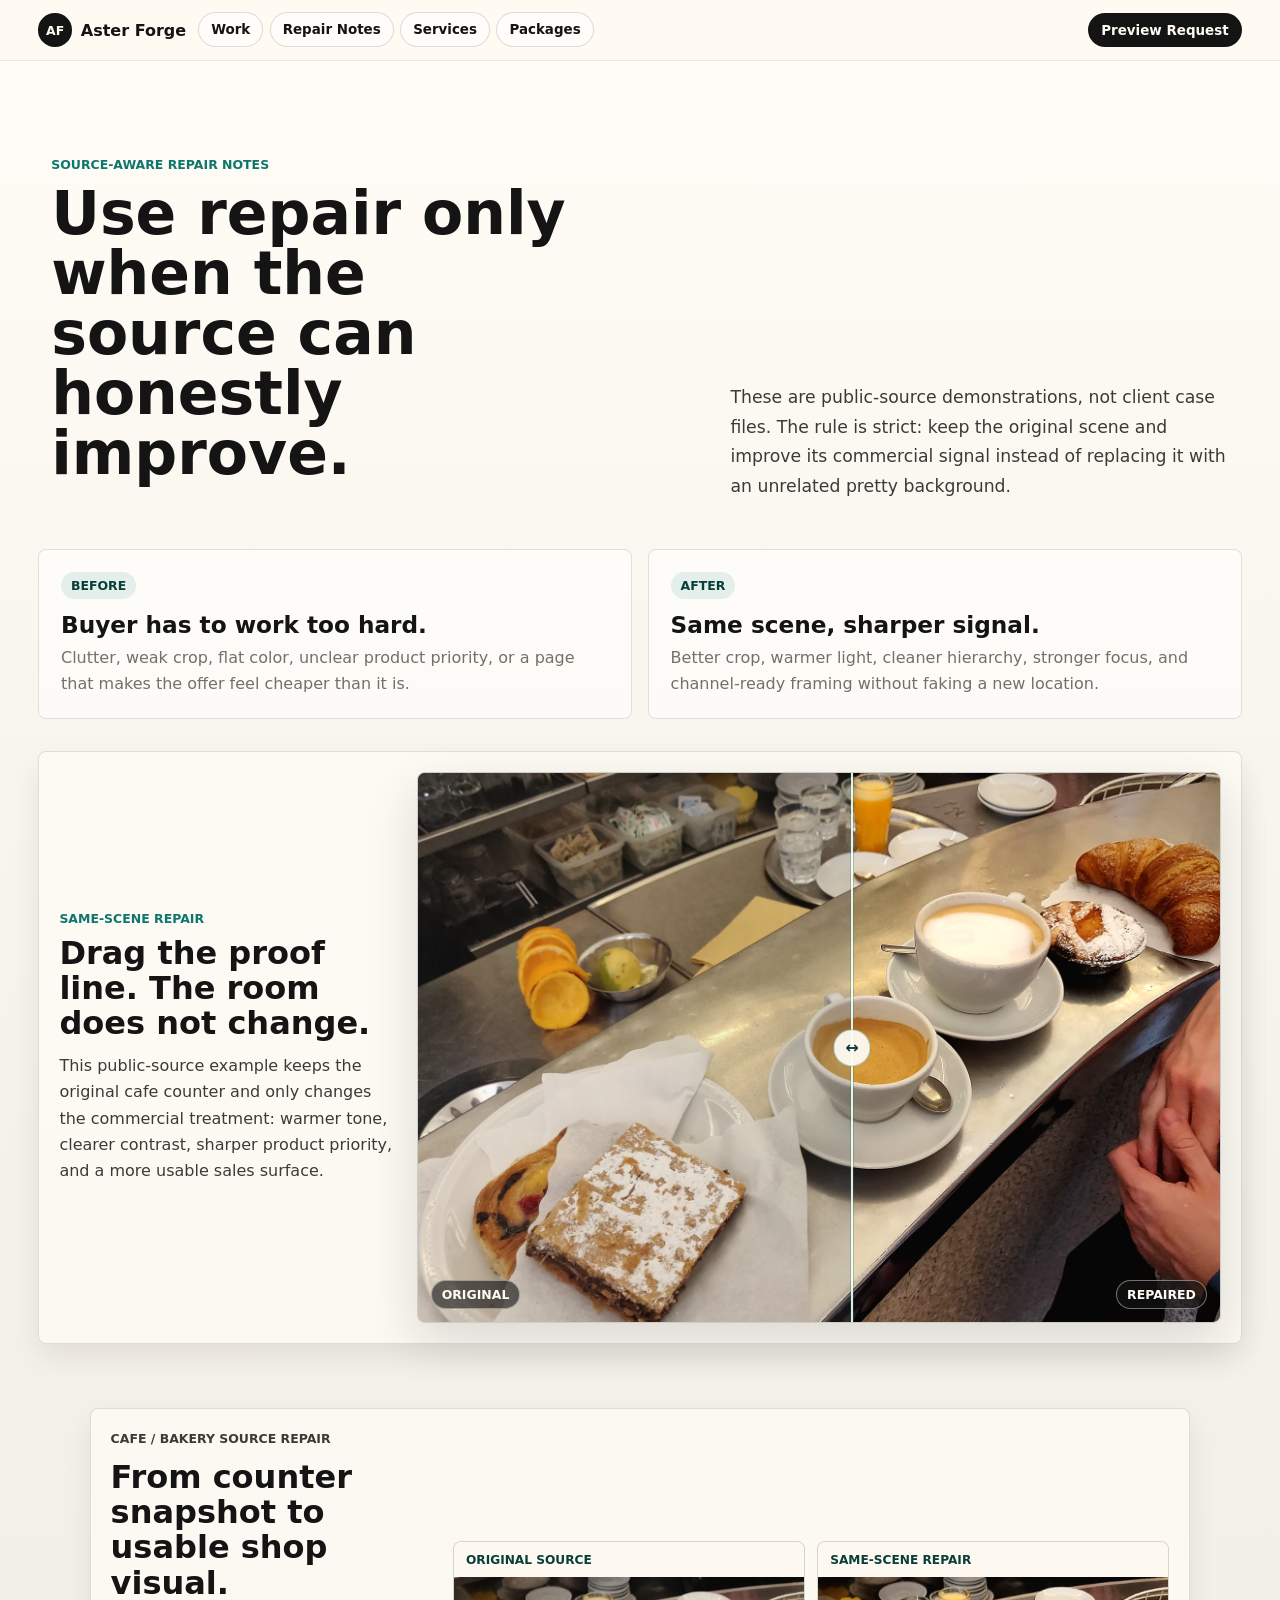
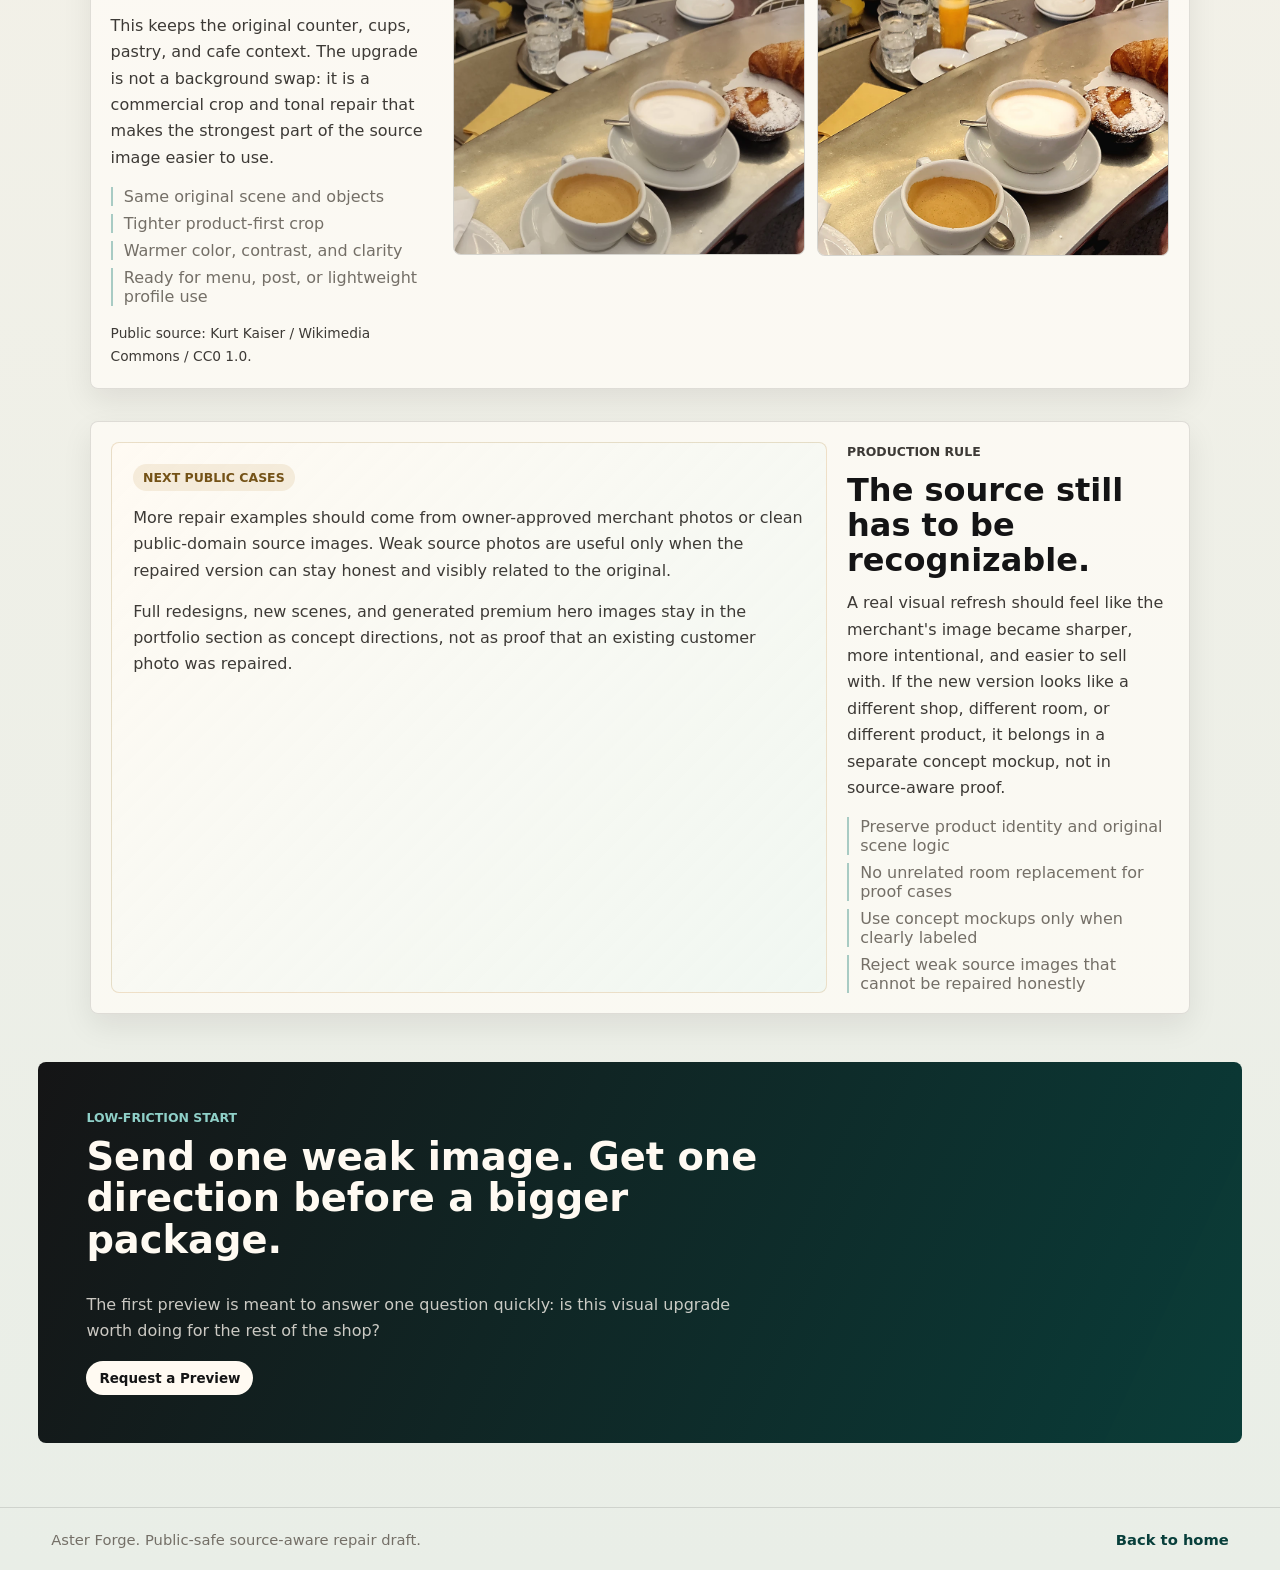
==== before-after.html @ 92912b3b "Initial Aster Forge public site" ====
<!doctype html>
<html lang="en">
  <head>
    <meta charset="utf-8">
    <meta name="viewport" content="width=device-width, initial-scale=1">
    <title>Source-Aware Repair Notes - Aster Forge</title>
    <meta
      name="description"
      content="Public-safe source-aware repair notes showing how Aster Forge evaluates when a weak shop image can become a stronger buyer-facing visual."
    >
    <meta property="og:title" content="Source-Aware Repair Notes - Aster Forge">
    <meta
      property="og:description"
      content="Public-safe visual refresh demos for small businesses, product pages, local profiles, and launch graphics."
    >
    <meta property="og:type" content="website">
    <meta property="og:image" content="assets/business/ClawVisuals-B2B-Food-0002_WorkCard_Public_v01.webp">
    <meta name="twitter:card" content="summary_large_image">
    <link rel="stylesheet" href="styles.css">
  </head>
  <body>
    <header class="topbar">
      <a class="brand" href="index.html" aria-label="Aster Forge home">
        <span class="brand-mark">AF</span>
        <span>Aster Forge</span>
      </a>
      <nav aria-label="Primary navigation">
        <a href="index.html#work">Work</a>
        <a href="before-after.html" aria-current="page">Repair Notes</a>
        <a href="index.html#services">Services</a>
        <a href="index.html#packages">Packages</a>
      </nav>
      <a class="nav-cta" href="index.html#contact">Preview Request</a>
    </header>

    <main>
      <section class="case-hero" aria-labelledby="case-title">
        <div>
          <p class="eyebrow">Source-aware repair notes</p>
          <h1 id="case-title">Use repair only when the source can honestly improve.</h1>
        </div>
        <p>
          These are public-source demonstrations, not client case files. The rule is strict:
          keep the original scene and improve its commercial signal instead of replacing it with an unrelated pretty background.
        </p>
      </section>

      <section class="before-after-summary" aria-label="What changes in an Aster Forge source-aware refresh">
        <article>
          <span>Before</span>
          <h2>Buyer has to work too hard.</h2>
          <p>Clutter, weak crop, flat color, unclear product priority, or a page that makes the offer feel cheaper than it is.</p>
        </article>
        <article>
          <span>After</span>
          <h2>Same scene, sharper signal.</h2>
          <p>Better crop, warmer light, cleaner hierarchy, stronger focus, and channel-ready framing without faking a new location.</p>
        </article>
      </section>

      <section class="repair-lab-section" aria-labelledby="repair-lab-title">
        <div class="repair-lab-copy">
          <p class="eyebrow">Same-scene repair</p>
          <h2 id="repair-lab-title">Drag the proof line. The room does not change.</h2>
          <p>
            This public-source example keeps the original cafe counter and only changes the commercial treatment:
            warmer tone, clearer contrast, sharper product priority, and a more usable sales surface.
          </p>
        </div>
        <div class="repair-slider" data-repair-slider style="--split: 54%">
          <img class="repair-base" data-design-id="ClawVisuals-BA-Cafe-0001" data-asset-id="ClawVisuals-BA-Cafe-0001_AfterRepair_Public_v01" data-asset-role="AfterRepair_Public" src="assets/before-after/ClawVisuals-BA-Cafe-0001_AfterRepair_Public_v01.webp" alt="Same cafe counter photo after commercial color and clarity repair" decoding="async">
          <div class="repair-before-panel">
            <img data-design-id="ClawVisuals-BA-Cafe-0001" data-asset-id="ClawVisuals-BA-Cafe-0001_SourceFull_Public_v01" data-asset-role="SourceFull_Public" src="assets/before-after/ClawVisuals-BA-Cafe-0001_SourceFull_Public_v01.webp" alt="Original cafe counter photo before same-scene repair" decoding="async">
          </div>
          <div class="repair-divider" aria-hidden="true"></div>
          <input type="range" min="5" max="95" value="54" aria-label="Reveal repaired same-scene cafe image">
          <div class="repair-tags" aria-hidden="true">
            <span>Original</span>
            <span>Repaired</span>
          </div>
        </div>
      </section>

      <section class="comparison-section" aria-label="Aster Forge source-aware demo comparisons">
        <article class="comparison-card">
          <div class="comparison-copy">
            <p class="group-kicker">Cafe / bakery source repair</p>
            <h2>From counter snapshot to usable shop visual.</h2>
            <p>
              This keeps the original counter, cups, pastry, and cafe context. The upgrade is not a background swap:
              it is a commercial crop and tonal repair that makes the strongest part of the source image easier to use.
            </p>
            <ul class="case-points">
              <li>Same original scene and objects</li>
              <li>Tighter product-first crop</li>
              <li>Warmer color, contrast, and clarity</li>
              <li>Ready for menu, post, or lightweight profile use</li>
            </ul>
            <p class="case-source">
              Public source: Kurt Kaiser / Wikimedia Commons / CC0 1.0.
            </p>
          </div>
          <div class="comparison-pair">
            <figure>
              <span>Original source</span>
              <img data-design-id="ClawVisuals-BA-Cafe-0001" data-asset-id="ClawVisuals-BA-Cafe-0001_SourceCrop_Public_v01" data-asset-role="SourceCrop_Public" src="assets/before-after/ClawVisuals-BA-Cafe-0001_SourceCrop_Public_v01.webp" alt="Original public-source cafe counter detail before commercial repair" decoding="async" loading="lazy">
            </figure>
            <figure>
              <span>Same-scene repair</span>
              <img data-design-id="ClawVisuals-BA-Cafe-0001" data-asset-id="ClawVisuals-BA-Cafe-0001_AfterCrop_Public_v01" data-asset-role="AfterCrop_Public" src="assets/before-after/ClawVisuals-BA-Cafe-0001_AfterCrop_Public_v01.webp" alt="Same cafe counter detail after crop, color, contrast, and clarity repair" decoding="async" loading="lazy">
            </figure>
          </div>
        </article>

        <article class="comparison-card reverse principle-card">
          <div class="comparison-copy">
            <p class="group-kicker">Production rule</p>
            <h2>The source still has to be recognizable.</h2>
            <p>
              A real visual refresh should feel like the merchant's image became sharper, more intentional,
              and easier to sell with. If the new version looks like a different shop, different room, or different product,
              it belongs in a separate concept mockup, not in source-aware proof.
            </p>
            <ul class="case-points">
              <li>Preserve product identity and original scene logic</li>
              <li>No unrelated room replacement for proof cases</li>
              <li>Use concept mockups only when clearly labeled</li>
              <li>Reject weak source images that cannot be repaired honestly</li>
            </ul>
          </div>
          <div class="comparison-note-panel">
            <span>Next public cases</span>
            <p>
              More repair examples should come from owner-approved merchant photos or clean public-domain source images.
              Weak source photos are useful only when the repaired version can stay honest and visibly related to the original.
            </p>
            <p>
              Full redesigns, new scenes, and generated premium hero images stay in the portfolio section as concept directions,
              not as proof that an existing customer photo was repaired.
            </p>
          </div>
        </article>
      </section>

      <section class="before-after-cta" aria-label="Preview request">
        <p class="eyebrow">Low-friction start</p>
        <h2>Send one weak image. Get one direction before a bigger package.</h2>
        <p>
          The first preview is meant to answer one question quickly: is this visual upgrade worth doing for the rest of the shop?
        </p>
        <a class="button primary" href="index.html#contact">Request a Preview</a>
      </section>
    </main>

    <footer>
      <p>Aster Forge. Public-safe source-aware repair draft.</p>
      <a href="index.html">Back to home</a>
    </footer>
    <script src="site.js?v=20260528a" defer></script>
  </body>
</html>
---- styles.css ----
:root {
  --ink: #141415;
  --soft-ink: #3d3a36;
  --muted: #746f67;
  --paper: #f3f4ee;
  --warm-paper: #fffdf7;
  --line: rgba(20, 20, 21, 0.12);
  --teal: #0f766e;
  --teal-deep: #083f3b;
  --coral: #c75b45;
  --gold: #b7812f;
  --olive: #6d7855;
  --charcoal: #20201f;
  --shadow: 0 18px 50px rgba(22, 18, 13, 0.14);
  color-scheme: light;
}

* {
  box-sizing: border-box;
}

html {
  scroll-behavior: smooth;
}

body {
  margin: 0;
  color: var(--ink);
  background:
    linear-gradient(180deg, #fffdf7 0%, #f4f1e8 38%, #e9eee7 100%);
  font-family: Inter, ui-sans-serif, system-ui, -apple-system, BlinkMacSystemFont, "Segoe UI", sans-serif;
  letter-spacing: 0;
  overflow-x: hidden;
}

img {
  display: block;
  width: 100%;
  max-width: 100%;
  user-select: none;
  -webkit-user-drag: none;
  -webkit-user-select: none;
}

a {
  color: inherit;
  text-decoration: none;
}

.topbar {
  position: sticky;
  top: 0;
  z-index: 10;
  display: grid;
  grid-template-columns: auto 1fr auto;
  gap: 1rem;
  align-items: center;
  padding: 1rem 4vw;
  border-bottom: 1px solid rgba(20, 20, 21, 0.08);
  background: rgba(255, 250, 242, 0.86);
  backdrop-filter: blur(16px);
  max-width: 100vw;
}

.brand,
.topbar nav,
.hero-actions,
.signal-strip,
.hero-gallery,
.lane-grid,
.package-grid,
.service-list {
  display: flex;
  align-items: center;
}

.brand {
  gap: 0.7rem;
  font-weight: 800;
}

.brand-mark {
  display: grid;
  width: 2.1rem;
  height: 2.1rem;
  place-items: center;
  border: 1px solid rgba(20, 20, 21, 0.18);
  background: var(--ink);
  color: #fffaf2;
  border-radius: 50%;
  font-size: 0.78rem;
}

.topbar nav {
  justify-content: center;
  gap: 0.4rem;
  min-width: 0;
  max-width: 100%;
}

.topbar-actions {
  position: relative;
  display: flex;
  gap: 0.55rem;
  align-items: center;
  justify-content: flex-end;
  min-width: 0;
}

.topbar nav a,
.nav-cta,
.button,
.account-menu summary {
  border: 1px solid rgba(20, 20, 21, 0.14);
  border-radius: 999px;
  padding: 0.65rem 0.9rem;
  font-size: 0.9rem;
  font-weight: 700;
  background: rgba(255, 255, 255, 0.45);
  color: inherit;
  cursor: pointer;
  font-family: inherit;
}

.nav-cta,
.button.primary {
  border-color: transparent;
  background: var(--ink);
  color: #fffaf2;
}

.account-menu {
  position: relative;
}

.account-menu summary {
  display: flex;
  gap: 0.45rem;
  align-items: center;
  list-style: none;
}

.account-menu summary::-webkit-details-marker {
  display: none;
}

.account-avatar {
  display: grid;
  width: 1.35rem;
  height: 1.35rem;
  place-items: center;
  border-radius: 50%;
  background: rgba(15, 118, 110, 0.14);
  color: var(--teal-deep);
  font-size: 0.64rem;
  font-weight: 900;
}

.account-panel {
  position: absolute;
  top: calc(100% + 0.75rem);
  right: 0;
  z-index: 30;
  display: grid;
  gap: 0.85rem;
  width: min(24rem, calc(100vw - 2rem));
  border: 1px solid rgba(20, 20, 21, 0.16);
  border-radius: 8px;
  background: rgba(255, 253, 247, 0.98);
  padding: 1rem;
  box-shadow: 0 22px 55px rgba(22, 18, 13, 0.18);
}

.account-panel-head {
  display: flex;
  justify-content: space-between;
  gap: 1rem;
  align-items: center;
}

.account-panel-head span {
  color: var(--muted);
  font-size: 0.76rem;
  font-weight: 800;
  text-transform: uppercase;
}

.account-tabs {
  display: grid;
  grid-template-columns: repeat(3, minmax(0, 1fr));
  gap: 0.4rem;
}

.account-tabs button,
.account-form input,
.account-form textarea {
  border: 1px solid rgba(20, 20, 21, 0.13);
  border-radius: 8px;
  background: rgba(255, 255, 255, 0.62);
  color: var(--ink);
  font: inherit;
}

.account-tabs button {
  padding: 0.55rem 0.5rem;
  cursor: pointer;
  font-size: 0.8rem;
  font-weight: 850;
}

.account-form {
  display: grid;
  gap: 0.7rem;
}

.account-form label {
  display: grid;
  gap: 0.35rem;
  color: var(--teal-deep);
  font-size: 0.78rem;
  font-weight: 850;
  text-transform: uppercase;
}

.account-form input,
.account-form textarea {
  width: 100%;
  padding: 0.68rem 0.72rem;
  text-transform: none;
}

.account-form textarea {
  resize: vertical;
}

.account-status {
  margin: -0.2rem 0 0;
  color: var(--muted);
  font-size: 0.78rem;
  line-height: 1.45;
  text-transform: none;
}

.button.secondary {
  background: rgba(255, 250, 242, 0.6);
}

.topbar nav a:hover,
.nav-cta:hover,
.button:hover,
.account-menu summary:hover {
  transform: translateY(-1px);
  box-shadow: 0 10px 25px rgba(20, 20, 21, 0.1);
}

.hero {
  display: grid;
  grid-template-columns: minmax(0, 0.78fr) minmax(24rem, 1fr);
  gap: 3rem;
  align-items: start;
  min-height: auto;
  padding: clamp(2.25rem, 4vh, 3.75rem) 4vw 3rem;
  max-width: 100vw;
}

.hero-copy {
  min-width: 0;
  width: 100%;
  max-width: 42rem;
  padding-top: clamp(0.25rem, 1.2vh, 1rem);
}

.eyebrow,
.group-kicker,
.work-card span,
.service-list span {
  margin: 0 0 0.65rem;
  color: var(--teal);
  font-size: 0.78rem;
  font-weight: 850;
  text-transform: uppercase;
  letter-spacing: 0;
}

h1,
h2,
h3,
h4,
p {
  margin-top: 0;
}

h1 {
  margin-bottom: 1.15rem;
  font-size: 4.4rem;
  line-height: 0.98;
  letter-spacing: 0;
  max-width: 12ch;
}

.hero-text {
  width: 100%;
  max-width: 40rem;
  color: var(--soft-ink);
  font-size: 1.1rem;
  line-height: 1.65;
  overflow-wrap: normal;
}

.hero-actions,
.hero-proof {
  flex-wrap: wrap;
  gap: 0.75rem;
  margin-top: 1.5rem;
}

.hero-proof {
  display: flex;
  margin-top: 1rem;
}

.hero-proof span {
  display: inline-flex;
  align-items: center;
  min-height: 2rem;
  border: 1px solid rgba(15, 118, 110, 0.2);
  border-radius: 999px;
  padding: 0.45rem 0.75rem;
  background: rgba(255, 255, 255, 0.5);
  color: var(--teal-deep);
  font-size: 0.82rem;
  font-weight: 750;
}

.hero-metrics {
  display: grid;
  grid-template-columns: repeat(3, minmax(0, 1fr));
  gap: 0.75rem;
  max-width: 39rem;
  margin: 1.25rem 0 0;
}

.hero-metrics div {
  border-left: 2px solid rgba(15, 118, 110, 0.38);
  padding: 0.15rem 0 0.1rem 0.75rem;
}

.hero-metrics dt {
  color: var(--ink);
  font-size: 1.35rem;
  font-weight: 900;
  line-height: 1;
}

.hero-metrics dd {
  margin: 0.25rem 0 0;
  color: var(--muted);
  font-size: 0.82rem;
  line-height: 1.35;
}

.hero-gallery {
  display: grid;
  grid-template-columns: 1.05fr 0.85fr;
  grid-template-rows: minmax(12.5rem, 0.8fr) minmax(12.5rem, 0.8fr) auto;
  gap: 0.75rem;
  align-items: stretch;
  align-self: start;
}

.hero-tile {
  margin: 0;
  overflow: hidden;
  border-radius: 8px;
  background: #ddd;
  box-shadow: var(--shadow);
}

.hero-tile img {
  height: 100%;
  object-fit: cover;
  background: rgba(20, 20, 21, 0.04);
}

.hero-tile-large {
  grid-row: span 2;
}

.hero-tile-wide {
  grid-column: 1 / -1;
}

.signal-strip {
  display: grid;
  grid-template-columns: repeat(4, 1fr);
  gap: 0;
  margin: 0 4vw;
  border: 1px solid var(--line);
  border-radius: 8px;
  overflow: hidden;
  background: rgba(255, 255, 255, 0.52);
}

.signal-strip div {
  padding: 1.2rem;
  border-right: 1px solid var(--line);
}

.signal-strip div:last-child {
  border-right: 0;
}

.signal-strip strong {
  display: block;
  margin-bottom: 0.35rem;
}

.signal-strip span {
  color: var(--muted);
  font-size: 0.92rem;
  line-height: 1.45;
}

.section-block {
  padding: 6rem 4vw 0;
}

.audit-lab-section {
  display: grid;
  grid-template-columns: minmax(0, 0.72fr) minmax(22rem, 1fr);
  gap: 1.6rem;
  align-items: stretch;
  padding-top: 4.25rem;
}

.audit-lab-copy {
  display: grid;
  align-content: center;
  min-height: 100%;
  border: 1px solid rgba(15, 118, 110, 0.18);
  border-radius: 8px;
  background:
    linear-gradient(142deg, rgba(255, 253, 247, 0.95), rgba(232, 241, 234, 0.82)),
    rgba(255, 255, 255, 0.6);
  padding: clamp(1.35rem, 2.2vw, 2rem);
}

.audit-lab-copy h2 {
  margin: 0;
  font-size: clamp(2rem, 3.2vw, 3.4rem);
  line-height: 1.04;
}

.audit-lab-copy p:not(.eyebrow) {
  color: var(--soft-ink);
  line-height: 1.68;
}

.audit-lab-board {
  display: grid;
  grid-template-columns: repeat(3, minmax(0, 1fr));
  gap: 0.85rem;
}

.audit-lab-board article {
  display: grid;
  align-content: end;
  min-height: 16rem;
  border: 1px solid var(--line);
  border-radius: 8px;
  background:
    radial-gradient(circle at 24% 18%, rgba(15, 118, 110, 0.16), transparent 34%),
    linear-gradient(150deg, rgba(255, 253, 247, 0.94), rgba(242, 234, 219, 0.86));
  padding: 1.1rem;
  box-shadow: 0 16px 38px rgba(22, 18, 13, 0.09);
}

.audit-lab-board article:nth-child(2) {
  background:
    radial-gradient(circle at 24% 18%, rgba(183, 129, 47, 0.18), transparent 34%),
    linear-gradient(150deg, rgba(255, 253, 247, 0.95), rgba(237, 243, 231, 0.86));
}

.audit-lab-board article:nth-child(3) {
  background:
    radial-gradient(circle at 24% 18%, rgba(199, 91, 69, 0.16), transparent 34%),
    linear-gradient(150deg, rgba(255, 253, 247, 0.96), rgba(232, 241, 236, 0.88));
}

.audit-lab-board span {
  color: var(--teal);
  font-size: 0.72rem;
  font-weight: 900;
  text-transform: uppercase;
}

.audit-lab-board strong {
  margin-top: 0.4rem;
  font-size: 1.35rem;
}

.audit-lab-board p {
  color: var(--muted);
  line-height: 1.52;
}

.audit-lab-cta {
  display: flex;
  grid-column: 1 / -1;
  gap: 0.7rem;
  flex-wrap: wrap;
}

.buyer-fit-section {
  display: grid;
  gap: 1.4rem;
  padding-top: 4.25rem;
}

.fit-copy {
  display: grid;
  grid-template-columns: minmax(0, 0.86fr) minmax(20rem, 0.58fr);
  gap: 2rem;
  align-items: end;
}

.fit-copy h2 {
  margin-bottom: 0;
  font-size: clamp(2rem, 3.3vw, 3.45rem);
  line-height: 1.04;
}

.fit-copy p:not(.eyebrow) {
  margin-bottom: 0.15rem;
  color: var(--soft-ink);
  line-height: 1.65;
}

.fit-grid {
  display: grid;
  grid-template-columns: repeat(4, minmax(0, 1fr));
  gap: 1rem;
}

.fit-grid article {
  border: 1px solid var(--line);
  border-radius: 8px;
  background:
    linear-gradient(155deg, rgba(255, 253, 247, 0.88), rgba(235, 244, 238, 0.7)),
    rgba(255, 250, 242, 0.72);
  padding: 1.25rem;
  box-shadow: 0 14px 34px rgba(22, 18, 13, 0.08);
}

.fit-grid span {
  display: inline-flex;
  margin-bottom: 0.7rem;
  border-radius: 999px;
  padding: 0.34rem 0.56rem;
  background: rgba(15, 118, 110, 0.1);
  color: var(--teal-deep);
  font-size: 0.75rem;
  font-weight: 850;
  text-transform: uppercase;
}

.fit-grid h3 {
  margin-bottom: 0.5rem;
  font-size: 1.08rem;
}

.fit-grid p {
  margin-bottom: 0;
  color: var(--muted);
  line-height: 1.58;
}

.surface-strip {
  display: flex;
  flex-wrap: wrap;
  gap: 0.55rem;
  align-items: center;
  border: 1px solid rgba(20, 20, 21, 0.1);
  border-radius: 8px;
  background: rgba(255, 255, 255, 0.52);
  padding: 0.8rem;
}

.surface-strip span {
  border: 1px solid rgba(183, 129, 47, 0.18);
  border-radius: 999px;
  background: rgba(255, 250, 242, 0.72);
  padding: 0.45rem 0.65rem;
  color: #745217;
  font-size: 0.82rem;
  font-weight: 800;
}

.studio-manifest {
  display: grid;
  grid-template-columns: 0.7fr 1fr;
  gap: 2rem;
  align-items: start;
  margin: 4rem 4vw 0;
  padding: 3rem;
  border: 1px solid var(--line);
  border-radius: 8px;
  background:
    linear-gradient(135deg, rgba(255, 255, 255, 0.78), rgba(235, 244, 238, 0.72)),
    #f5f6ef;
}

.studio-manifest h2 {
  margin-bottom: 0;
  font-size: 2.45rem;
  line-height: 1.06;
}

.manifest-grid,
.process-grid {
  display: grid;
  gap: 1rem;
}

.manifest-grid {
  grid-template-columns: repeat(3, minmax(0, 1fr));
}

.manifest-grid article,
.process-grid article,
.contact-card {
  border: 1px solid var(--line);
  border-radius: 8px;
  background: rgba(255, 255, 255, 0.58);
  padding: 1.15rem;
}

.manifest-grid span,
.process-grid span,
.contact-label {
  display: inline-block;
  margin-bottom: 0.7rem;
  color: var(--coral);
  font-size: 0.78rem;
  font-weight: 850;
  text-transform: uppercase;
}

.manifest-grid h3,
.process-grid h3 {
  margin-bottom: 0.45rem;
}

.manifest-grid p,
.process-grid p {
  margin-bottom: 0;
  color: var(--muted);
  line-height: 1.6;
}

.section-heading {
  max-width: 52rem;
  margin-bottom: 2.5rem;
}

.section-heading h2 {
  margin-bottom: 0.9rem;
  font-size: 2.4rem;
  line-height: 1.08;
  letter-spacing: 0;
}

.section-heading p:not(.eyebrow) {
  color: var(--soft-ink);
  line-height: 1.65;
}

.diagnostic-lab {
  padding-top: 5rem;
}

.lab-board {
  display: grid;
  grid-template-columns: minmax(0, 1.05fr) minmax(22rem, 0.72fr);
  gap: 1.25rem;
  align-items: stretch;
}

.lab-visual-stage,
.lab-console {
  position: relative;
  overflow: hidden;
  border: 1px solid rgba(20, 20, 21, 0.14);
  border-radius: 8px;
  background:
    linear-gradient(135deg, rgba(255, 253, 247, 0.8), rgba(231, 238, 229, 0.76)),
    rgba(255, 255, 255, 0.66);
  box-shadow: var(--shadow);
}

.lab-visual-stage {
  min-height: 34rem;
  padding: 1rem;
}

.lab-flow-card {
  position: absolute;
  z-index: 4;
  display: grid;
  gap: 0.45rem;
  width: min(20rem, 42%);
  border: 1px solid rgba(255, 253, 247, 0.58);
  border-radius: 8px;
  background: rgba(255, 250, 242, 0.88);
  padding: 1.05rem;
  box-shadow: 0 18px 44px rgba(22, 18, 13, 0.14);
}

.lab-flow-card span {
  color: var(--coral);
  font-size: 0.74rem;
  font-weight: 850;
  text-transform: uppercase;
}

.lab-flow-card strong {
  font-size: 1.15rem;
  line-height: 1.1;
}

.lab-flow-card p {
  margin-bottom: 0;
  color: var(--muted);
  font-size: 0.92rem;
  line-height: 1.5;
}

.lab-source-card {
  left: 1.5rem;
  top: 2rem;
}

.lab-diagnosis-card {
  right: 2rem;
  top: 10rem;
}

.lab-output-card {
  left: 18%;
  bottom: 2.1rem;
}

.lab-node-map {
  position: absolute;
  inset: 1rem;
  z-index: 2;
  border-radius: 8px;
  background:
    radial-gradient(circle at 18% 24%, rgba(15, 118, 110, 0.18), transparent 18%),
    radial-gradient(circle at 76% 42%, rgba(183, 129, 47, 0.18), transparent 18%),
    radial-gradient(circle at 42% 76%, rgba(199, 91, 69, 0.14), transparent 18%),
    linear-gradient(135deg, rgba(255, 253, 247, 0.62), rgba(230, 238, 231, 0.86));
}

.node,
.node-line {
  position: absolute;
  display: block;
}

.node {
  width: 1rem;
  height: 1rem;
  border: 2px solid rgba(255, 253, 247, 0.92);
  border-radius: 50%;
  background: var(--teal);
  box-shadow: 0 0 0 10px rgba(15, 118, 110, 0.09), 0 10px 28px rgba(22, 18, 13, 0.16);
}

.node-a {
  left: 24%;
  top: 28%;
}

.node-b {
  right: 22%;
  top: 43%;
  background: var(--gold);
}

.node-c {
  left: 44%;
  bottom: 26%;
  background: var(--coral);
}

.node-d {
  right: 15%;
  bottom: 17%;
}

.node-line {
  height: 2px;
  background: linear-gradient(90deg, rgba(15, 118, 110, 0), rgba(15, 118, 110, 0.58), rgba(183, 129, 47, 0));
  transform-origin: left center;
}

.node-line-a {
  left: 26%;
  top: 31%;
  width: 46%;
  transform: rotate(14deg);
}

.node-line-b {
  left: 46%;
  top: 47%;
  width: 28%;
  transform: rotate(117deg);
}

.node-line-c {
  left: 46%;
  bottom: 29%;
  width: 36%;
  transform: rotate(-13deg);
}

.scan-grid {
  position: absolute;
  inset: 1rem;
  z-index: 3;
  border: 1px solid rgba(15, 118, 110, 0.18);
  border-radius: 8px;
  pointer-events: none;
  background:
    linear-gradient(90deg, rgba(15, 118, 110, 0.14) 1px, transparent 1px),
    linear-gradient(180deg, rgba(15, 118, 110, 0.1) 1px, transparent 1px);
  background-size: 4.8rem 4.8rem;
  mix-blend-mode: multiply;
}

.scan-grid span {
  position: absolute;
  left: 0;
  right: 0;
  height: 1px;
  background: rgba(15, 118, 110, 0.42);
  animation: scanSweep 7s ease-in-out infinite;
}

.scan-grid span:nth-child(2) {
  animation-delay: -2.2s;
}

.scan-grid span:nth-child(3) {
  animation-delay: -4.6s;
}

@keyframes scanSweep {
  0%,
  100% {
    top: 8%;
    opacity: 0.1;
  }
  50% {
    top: 86%;
    opacity: 0.55;
  }
}

.lab-console {
  display: grid;
  align-content: start;
  gap: 1rem;
  padding: 1.2rem;
}

.console-header {
  display: flex;
  justify-content: space-between;
  gap: 1rem;
  align-items: center;
  border-bottom: 1px solid var(--line);
  padding-bottom: 0.85rem;
}

.console-header span {
  display: inline-flex;
  border-radius: 999px;
  padding: 0.38rem 0.62rem;
  background: rgba(15, 118, 110, 0.1);
  color: var(--teal-deep);
  font-size: 0.78rem;
  font-weight: 850;
}

.console-header strong {
  font-size: 1.05rem;
}

.console-stack {
  display: grid;
  gap: 0.75rem;
}

.console-stack article {
  border: 1px solid rgba(20, 20, 21, 0.1);
  border-radius: 8px;
  background: rgba(255, 255, 255, 0.58);
  padding: 1rem;
}

.console-stack span {
  display: inline-flex;
  margin-bottom: 0.55rem;
  color: var(--coral);
  font-size: 0.76rem;
  font-weight: 850;
  text-transform: uppercase;
}

.console-stack h3 {
  margin-bottom: 0.4rem;
  font-size: 1.05rem;
}

.console-stack p {
  margin-bottom: 0;
  color: var(--muted);
  font-size: 0.93rem;
  line-height: 1.55;
}

.signal-bars {
  display: grid;
  gap: 0.75rem;
  border-top: 1px solid var(--line);
  padding-top: 1rem;
}

.signal-bars div {
  display: grid;
  grid-template-columns: 8.5rem minmax(0, 1fr);
  gap: 0.8rem;
  align-items: center;
}

.signal-bars span {
  color: var(--teal-deep);
  font-size: 0.82rem;
  font-weight: 820;
}

.signal-bars i {
  display: block;
  height: 0.55rem;
  overflow: hidden;
  border-radius: 999px;
  background: rgba(20, 20, 21, 0.08);
}

.signal-bars i::before {
  display: block;
  width: var(--level);
  height: 100%;
  border-radius: inherit;
  background: linear-gradient(90deg, var(--teal), var(--gold));
  content: "";
}

.portfolio-group {
  padding: 2rem 0 3.2rem;
  border-top: 1px solid var(--line);
}

.group-intro {
  display: grid;
  grid-template-columns: 0.42fr 0.58fr;
  gap: 2rem;
  align-items: end;
  margin-bottom: 1.5rem;
}

.group-intro h3 {
  margin-bottom: 0.35rem;
  font-size: 1.6rem;
}

.group-intro p:last-child {
  color: var(--muted);
  line-height: 1.55;
}

.work-grid {
  display: grid;
  grid-template-columns: repeat(3, minmax(0, 1fr));
  gap: 1rem;
}

.work-grid.compact {
  grid-template-columns: repeat(4, minmax(0, 1fr));
}

.work-grid.two-up {
  grid-template-columns: repeat(2, minmax(0, 1fr));
}

.outcome-grid,
.quality-grid {
  display: grid;
  grid-template-columns: repeat(4, minmax(0, 1fr));
  gap: 1rem;
}

.outcome-grid {
  grid-template-columns: repeat(3, minmax(0, 1fr));
}

.outcome-card,
.quality-grid article {
  border: 1px solid var(--line);
  border-radius: 8px;
  background: rgba(255, 255, 255, 0.58);
  padding: 1.35rem;
  box-shadow: 0 10px 28px rgba(22, 18, 13, 0.06);
}

.outcome-card span {
  display: inline-flex;
  margin-bottom: 0.8rem;
  border-radius: 999px;
  padding: 0.38rem 0.62rem;
  background: rgba(183, 129, 47, 0.12);
  color: #745217;
  font-size: 0.78rem;
  font-weight: 850;
  text-transform: uppercase;
}

.outcome-card h3,
.quality-grid h3 {
  margin-bottom: 0.5rem;
}

.outcome-card p,
.quality-grid p {
  margin-bottom: 0;
  color: var(--muted);
  line-height: 1.6;
}

.quality-showcase {
  display: grid;
  grid-template-columns: 1.2fr 0.9fr 0.9fr;
  gap: 1rem;
  align-items: stretch;
  margin-top: 1rem;
}

.quality-showcase img {
  height: clamp(13rem, 18vw, 20rem);
  object-fit: cover;
}

.quality-showcase figure:first-child img {
  height: clamp(16rem, 24vw, 24rem);
}

.quality-showcase figcaption {
  padding: 1rem;
  color: var(--muted);
  line-height: 1.5;
}

.quality-showcase figcaption span {
  display: block;
  margin-bottom: 0.45rem;
  color: var(--teal-deep);
  font-size: 0.78rem;
  font-weight: 850;
  text-transform: uppercase;
}

.work-card {
  overflow: hidden;
  border: 1px solid var(--line);
  border-radius: 8px;
  background: rgba(255, 250, 242, 0.72);
  box-shadow: 0 12px 30px rgba(22, 18, 13, 0.08);
}

.work-card.text-card,
.service-card.text-card,
.playbook-grid article.text-card,
.package-grid article.text-card,
.lane-grid article.text-card,
.intake-card.text-card {
  --card-accent: var(--teal);
  --card-accent-soft: rgba(15, 118, 110, 0.16);
  --card-wash: rgba(237, 247, 241, 0.82);
  --card-wash-2: rgba(255, 250, 242, 0.82);
  position: relative;
  display: grid;
  align-content: start;
  min-height: 100%;
  background:
    linear-gradient(135deg, var(--card-wash-2), var(--card-wash)),
    radial-gradient(circle at 90% 8%, var(--card-accent-soft), transparent 28%),
    rgba(255, 255, 255, 0.62);
  box-shadow: 0 14px 32px rgba(22, 18, 13, 0.08);
}

.work-card.text-card::before,
.service-card.text-card::before,
.playbook-grid article.text-card::before,
.package-grid article.text-card::before,
.lane-grid article.text-card::before,
.intake-card.text-card::before {
  position: absolute;
  top: 0;
  left: 0;
  width: 100%;
  height: 5px;
  background: linear-gradient(90deg, var(--card-accent), rgba(183, 129, 47, 0.62));
  content: "";
}

.card-sigil {
  display: grid;
  width: 3.25rem;
  height: 3.25rem;
  place-items: center;
  margin-bottom: 1rem;
  border: 1px solid var(--card-accent-soft, rgba(15, 118, 110, 0.2));
  border-radius: 50%;
  background:
    linear-gradient(145deg, rgba(255, 255, 255, 0.84), var(--card-accent-soft, rgba(15, 118, 110, 0.12)));
  color: var(--card-accent, var(--teal-deep));
  font-size: 0.82rem;
  font-weight: 900;
}

.text-card .card-sigil + span,
.text-card > span:not(.card-sigil) {
  color: var(--card-accent, var(--teal));
}

.work-card img {
  aspect-ratio: auto;
  height: auto;
  object-fit: contain;
  background: rgba(20, 20, 21, 0.04);
}

.feature-card {
  grid-column: span 1;
}

.work-card.study-card img,
.work-grid.compact .work-card img {
  height: auto;
  aspect-ratio: auto;
  object-fit: contain;
  background: rgba(20, 20, 21, 0.04);
}

.work-grid > .work-card:not(.study-card) img {
  height: clamp(13.5rem, 18vw, 18rem);
  object-fit: cover;
  background: rgba(20, 20, 21, 0.04);
}

.culture-gallery {
  display: grid;
  gap: 2rem;
}

.sample-showcase {
  padding-bottom: 3.6rem;
}

.sample-rail {
  display: grid;
  grid-auto-columns: minmax(20rem, 30rem);
  grid-auto-flow: column;
  gap: 1rem;
  align-items: start;
  overflow-x: auto;
  overscroll-behavior-inline: contain;
  padding: 0.2rem 0 0.85rem;
  scroll-padding-inline: 0.2rem;
  scroll-snap-type: inline proximity;
  scrollbar-color: rgba(15, 118, 110, 0.45) rgba(20, 20, 21, 0.08);
  scrollbar-width: thin;
}

.sample-rail::-webkit-scrollbar {
  height: 0.62rem;
}

.sample-rail::-webkit-scrollbar-track {
  border-radius: 999px;
  background: rgba(20, 20, 21, 0.08);
}

.sample-rail::-webkit-scrollbar-thumb {
  border-radius: 999px;
  background: rgba(15, 118, 110, 0.42);
}

.sample-card {
  scroll-snap-align: start;
}

.sample-card img {
  width: 100%;
  height: auto;
  max-height: 24rem;
  object-fit: contain;
  object-position: center top;
}

.section-media {
  overflow: hidden;
  display: grid;
  margin: 0 0 1.25rem;
  border: 1px solid var(--line);
  border-radius: 8px;
  background: rgba(255, 250, 242, 0.74);
  box-shadow: 0 14px 34px rgba(22, 18, 13, 0.09);
}

.section-media img {
  width: 100%;
  height: auto;
  aspect-ratio: 7 / 4;
  object-fit: contain;
  background: rgba(20, 20, 21, 0.04);
}

.section-media-wide img {
  max-height: 34rem;
}

.section-media-inline {
  grid-template-columns: minmax(0, 1fr) minmax(18rem, 0.42fr);
  align-items: stretch;
}

.section-media-inline img {
  height: 100%;
  object-fit: cover;
}

.section-media figcaption {
  padding: 1.1rem 1.25rem;
  color: var(--muted);
  line-height: 1.55;
}

.section-media figcaption span {
  display: block;
  margin-bottom: 0.45rem;
  color: var(--teal-deep);
  font-size: 0.78rem;
  font-weight: 850;
  text-transform: uppercase;
}

.culture-cluster {
  display: grid;
  gap: 1rem;
}

.culture-cluster-heading {
  display: grid;
  gap: 0.35rem;
}

.culture-cluster-heading span {
  color: var(--coral);
  font-size: 0.78rem;
  font-weight: 850;
  text-transform: uppercase;
}

.culture-cluster-heading h4 {
  margin-bottom: 0;
  font-size: 1.25rem;
}

.culture-rail {
  display: grid;
  grid-auto-columns: minmax(24rem, 36rem);
  grid-auto-flow: column;
  gap: 1rem;
  align-items: start;
  overflow-x: auto;
  overscroll-behavior-inline: contain;
  padding: 0.2rem 0 0.85rem;
  scroll-padding-inline: 0.2rem;
  scroll-snap-type: inline proximity;
  scrollbar-color: rgba(15, 118, 110, 0.45) rgba(20, 20, 21, 0.08);
  scrollbar-width: thin;
}

.culture-rail::-webkit-scrollbar {
  height: 0.62rem;
}

.culture-rail::-webkit-scrollbar-track {
  border-radius: 999px;
  background: rgba(20, 20, 21, 0.08);
}

.culture-rail::-webkit-scrollbar-thumb {
  border-radius: 999px;
  background: rgba(15, 118, 110, 0.42);
}

.culture-rail .study-card {
  scroll-snap-align: start;
}

.culture-rail .study-card img {
  width: 100%;
  height: clamp(19rem, 30vw, 31rem);
  margin: 0 auto;
  object-fit: contain;
  object-position: center top;
  background: rgba(20, 20, 21, 0.04);
}

.work-card div {
  padding: 1rem;
}

.work-card h4 {
  margin-bottom: 0.4rem;
  font-size: 1.1rem;
}

.work-card p {
  margin-bottom: 0;
  color: var(--muted);
  line-height: 1.55;
}

.split-section {
  display: grid;
  grid-template-columns: minmax(0, 0.8fr) minmax(0, 1fr);
  gap: 2rem;
  align-items: start;
}

.service-list {
  flex-direction: column;
  align-items: stretch;
  gap: 0.9rem;
}

.service-list article,
.package-grid article,
.lane-grid article {
  overflow: hidden;
  border: 1px solid var(--line);
  border-radius: 8px;
  background:
    linear-gradient(135deg, rgba(255, 253, 247, 0.74), rgba(238, 243, 235, 0.62)),
    rgba(255, 255, 255, 0.55);
  padding: 1.25rem;
}

.service-card {
  display: grid;
  grid-template-columns: minmax(11rem, 0.46fr) minmax(0, 1fr);
  gap: 1rem;
  align-items: center;
  padding: 0 !important;
}

.service-card.text-card {
  grid-template-columns: 1fr;
  gap: 0.25rem;
  padding: 1.25rem !important;
}

.service-list .service-card.text-card:nth-child(1) {
  --card-accent: #0f766e;
  --card-accent-soft: rgba(15, 118, 110, 0.15);
  --card-wash: rgba(231, 244, 239, 0.86);
}

.service-list .service-card.text-card:nth-child(2) {
  --card-accent: #b7812f;
  --card-accent-soft: rgba(183, 129, 47, 0.18);
  --card-wash: rgba(250, 239, 216, 0.86);
}

.service-list .service-card.text-card:nth-child(3) {
  --card-accent: #315f73;
  --card-accent-soft: rgba(49, 95, 115, 0.15);
  --card-wash: rgba(230, 241, 244, 0.86);
}

.service-card img {
  grid-row: 1 / span 3;
  width: 100%;
  height: 100%;
  min-height: 10.5rem;
  object-fit: cover;
}

.service-card span,
.service-card h3,
.service-card p {
  margin-left: 0;
}

.service-card > span,
.service-card > h3,
.service-card > p {
  grid-column: 2;
  padding-right: 1.1rem;
}

.service-card.text-card > span,
.service-card.text-card > h3,
.service-card.text-card > p {
  grid-column: auto;
  padding-right: 0;
}

.service-card > span {
  align-self: end;
  margin-top: 1rem;
}

.service-card > p {
  align-self: start;
  margin-bottom: 1rem;
}

.service-list h3,
.package-grid h3,
.lane-grid h3 {
  margin-bottom: 0.45rem;
}

.service-list p,
.package-grid p,
.lane-grid p {
  color: var(--muted);
  line-height: 1.6;
}

.service-orbit-visual {
  position: relative;
  overflow: hidden;
  min-height: 21rem;
  margin-top: 1.35rem;
  border: 1px solid rgba(15, 118, 110, 0.18);
  border-radius: 8px;
  background:
    radial-gradient(circle at 50% 50%, rgba(15, 118, 110, 0.16), transparent 28%),
    radial-gradient(circle at 12% 18%, rgba(183, 129, 47, 0.18), transparent 24%),
    linear-gradient(135deg, rgba(255, 253, 247, 0.9), rgba(235, 244, 238, 0.78));
  box-shadow: 0 18px 42px rgba(22, 18, 13, 0.09);
}

.service-orbit-visual::before,
.service-orbit-visual::after {
  position: absolute;
  inset: 3.4rem;
  border: 1px solid rgba(15, 118, 110, 0.22);
  border-radius: 50%;
  content: "";
}

.service-orbit-visual::after {
  inset: 5.6rem;
  border-color: rgba(183, 129, 47, 0.18);
}

.orbit-core,
.orbit-surface {
  position: absolute;
  z-index: 1;
  border: 1px solid rgba(20, 20, 21, 0.12);
  border-radius: 8px;
  background: rgba(255, 250, 242, 0.84);
  box-shadow: 0 12px 26px rgba(22, 18, 13, 0.09);
}

.orbit-core {
  top: 50%;
  left: 50%;
  display: grid;
  width: 10.5rem;
  min-height: 7.2rem;
  place-items: center;
  padding: 1rem;
  text-align: center;
  transform: translate(-50%, -50%);
}

.orbit-core span {
  display: grid;
  width: 2.3rem;
  height: 2.3rem;
  place-items: center;
  margin-bottom: 0.5rem;
  border-radius: 50%;
  background: var(--ink);
  color: #fffaf2;
  font-size: 0.72rem;
  font-weight: 900;
}

.orbit-core strong,
.orbit-surface span {
  font-size: 0.95rem;
}

.orbit-surface {
  display: grid;
  gap: 0.55rem;
  width: 8.4rem;
  padding: 0.8rem;
}

.orbit-surface span {
  color: var(--teal-deep);
  font-weight: 850;
}

.orbit-surface i {
  display: block;
  height: 3rem;
  border-radius: 6px;
  background:
    linear-gradient(90deg, rgba(15, 118, 110, 0.72), rgba(183, 129, 47, 0.62)),
    rgba(20, 20, 21, 0.08);
}

.surface-a {
  top: 1rem;
  left: 1.2rem;
}

.surface-b {
  top: 1rem;
  right: 1.2rem;
}

.surface-c {
  bottom: 1rem;
  left: 1.2rem;
}

.surface-d {
  right: 1.2rem;
  bottom: 1rem;
}

.playbook-grid {
  display: grid;
  grid-template-columns: repeat(3, minmax(0, 1fr));
  gap: 1rem;
}

.merchant-pack-showcase {
  display: grid;
  grid-template-columns: minmax(0, 1.35fr) minmax(0, 1fr);
  gap: 1rem;
  align-items: stretch;
  margin-bottom: 1.25rem;
}

.merchant-pack-card {
  overflow: hidden;
  display: grid;
  grid-template-rows: auto 1fr;
  min-width: 0;
  border: 1px solid var(--line);
  border-radius: 8px;
  background: rgba(255, 250, 242, 0.74);
  box-shadow: 0 16px 36px rgba(22, 18, 13, 0.09);
}

.merchant-pack-featured {
  grid-row: span 2;
}

.merchant-pack-card img {
  width: 100%;
  height: auto;
  aspect-ratio: 45 / 28;
  object-fit: cover;
  background: rgba(20, 20, 21, 0.04);
}

.merchant-pack-featured img {
  aspect-ratio: 45 / 31;
}

.merchant-pack-card div {
  padding: 1.05rem 1.15rem 1.15rem;
}

.merchant-pack-card span {
  display: inline-flex;
  margin-bottom: 0.55rem;
  color: var(--teal);
  font-size: 0.74rem;
  font-weight: 850;
  text-transform: uppercase;
}

.merchant-pack-card h3 {
  margin-bottom: 0.4rem;
}

.merchant-pack-card p {
  margin-bottom: 0;
  color: var(--muted);
  line-height: 1.55;
}

.playbook-grid article {
  overflow: hidden;
  border: 1px solid var(--line);
  border-radius: 8px;
  background: rgba(255, 250, 242, 0.74);
  box-shadow: 0 12px 30px rgba(22, 18, 13, 0.07);
}

.playbook-grid article.text-card:nth-child(1) {
  --card-accent: #c75b45;
  --card-accent-soft: rgba(199, 91, 69, 0.15);
  --card-wash: rgba(255, 241, 232, 0.84);
  --card-wash-2: rgba(255, 252, 244, 0.92);
}

.playbook-grid article.text-card:nth-child(2) {
  --card-accent: #8b6532;
  --card-accent-soft: rgba(183, 129, 47, 0.18);
  --card-wash: rgba(252, 242, 220, 0.86);
  --card-wash-2: rgba(255, 253, 247, 0.92);
}

.playbook-grid article.text-card:nth-child(3) {
  --card-accent: #6b6f95;
  --card-accent-soft: rgba(107, 111, 149, 0.16);
  --card-wash: rgba(238, 239, 249, 0.86);
  --card-wash-2: rgba(255, 253, 247, 0.92);
}

.playbook-grid article.text-card:nth-child(4) {
  --card-accent: #7a6f52;
  --card-accent-soft: rgba(122, 111, 82, 0.17);
  --card-wash: rgba(246, 241, 226, 0.86);
  --card-wash-2: rgba(255, 253, 247, 0.92);
}

.playbook-grid article.text-card:nth-child(5) {
  --card-accent: #315f73;
  --card-accent-soft: rgba(49, 95, 115, 0.16);
  --card-wash: rgba(231, 241, 243, 0.86);
  --card-wash-2: rgba(255, 253, 247, 0.92);
}

.playbook-grid article.text-card:nth-child(6) {
  --card-accent: #92703a;
  --card-accent-soft: rgba(146, 112, 58, 0.18);
  --card-wash: rgba(248, 238, 213, 0.86);
  --card-wash-2: rgba(255, 253, 247, 0.92);
}

.playbook-grid article > img {
  height: 12rem;
  object-fit: cover;
  background: rgba(20, 20, 21, 0.04);
}

.playbook-grid article div {
  padding: 1.2rem;
}

.playbook-grid article.text-card div {
  padding: 1.35rem;
}

.playbook-grid span {
  display: inline-flex;
  margin-bottom: 0.65rem;
  color: var(--teal);
  font-size: 0.75rem;
  font-weight: 850;
  text-transform: uppercase;
}

.playbook-id {
  margin-right: 0.45rem;
  background: rgba(15, 118, 110, 0.1);
  border-radius: 999px;
  padding: 0.32rem 0.52rem;
  color: var(--teal-deep) !important;
}

.playbook-grid h3 {
  margin-bottom: 0.45rem;
}

.playbook-grid p {
  margin-bottom: 0;
  color: var(--muted);
  line-height: 1.55;
}

.package-grid {
  display: grid;
  grid-template-columns: repeat(4, minmax(0, 1fr));
  gap: 1rem;
}

.package-grid article.text-card:nth-child(1) {
  --card-accent: #0f766e;
  --card-accent-soft: rgba(15, 118, 110, 0.15);
  --card-wash: rgba(231, 244, 239, 0.86);
}

.package-grid article.text-card:nth-child(2) {
  --card-accent: #b7812f;
  --card-accent-soft: rgba(183, 129, 47, 0.18);
  --card-wash: rgba(250, 239, 216, 0.86);
}

.package-grid article.text-card:nth-child(3) {
  --card-accent: #c75b45;
  --card-accent-soft: rgba(199, 91, 69, 0.16);
  --card-wash: rgba(255, 239, 232, 0.86);
}

.package-grid article.text-card:nth-child(4) {
  --card-accent: #4e6650;
  --card-accent-soft: rgba(78, 102, 80, 0.17);
  --card-wash: rgba(234, 242, 231, 0.86);
}

.package-grid article,
.lane-grid article {
  padding: 0;
}

.package-grid article.text-card,
.lane-grid article.text-card {
  padding: 1.35rem;
}

.lane-grid article.text-card:nth-child(1) {
  --card-accent: #6d7855;
  --card-accent-soft: rgba(109, 120, 85, 0.17);
  --card-wash: rgba(238, 244, 231, 0.86);
}

.lane-grid article.text-card:nth-child(2) {
  --card-accent: #315f73;
  --card-accent-soft: rgba(49, 95, 115, 0.15);
  --card-wash: rgba(230, 241, 244, 0.86);
}

.lane-grid article.text-card:nth-child(3) {
  --card-accent: #8b6532;
  --card-accent-soft: rgba(183, 129, 47, 0.18);
  --card-wash: rgba(250, 239, 216, 0.86);
}

.package-grid article img,
.lane-grid article img {
  height: 10.75rem;
  object-fit: cover;
  background: rgba(20, 20, 21, 0.04);
}

.package-grid article h3,
.package-grid article .price,
.package-grid article p:not(.price),
.lane-grid article h3,
.lane-grid article p {
  padding-left: 1.25rem;
  padding-right: 1.25rem;
}

.package-grid article.text-card h3,
.package-grid article.text-card .price,
.package-grid article.text-card p:not(.price),
.lane-grid article.text-card h3,
.lane-grid article.text-card p {
  padding-left: 0;
  padding-right: 0;
}

.package-grid article h3,
.lane-grid article h3 {
  padding-top: 1.1rem;
}

.package-grid article.text-card h3,
.lane-grid article.text-card h3 {
  padding-top: 0;
}

.package-grid article p:last-child,
.lane-grid article p:last-child {
  padding-bottom: 1.2rem;
}

.package-grid article.text-card p:last-child,
.lane-grid article.text-card p:last-child {
  padding-bottom: 0;
}

.price {
  margin-bottom: 0.7rem;
  color: var(--coral) !important;
  font-size: 1.45rem;
  font-weight: 850;
}

.package-points {
  display: grid;
  gap: 0.38rem;
  margin: 0.85rem 0 0;
  padding: 0;
  list-style: none;
}

.package-points li {
  position: relative;
  padding-left: 1rem;
  color: var(--soft-ink);
  font-size: 0.9rem;
  line-height: 1.42;
}

.package-points li::before {
  position: absolute;
  top: 0.58em;
  left: 0;
  width: 0.38rem;
  height: 0.38rem;
  border-radius: 50%;
  background: var(--card-accent, var(--teal));
  content: "";
}

.package-ladder-visual {
  display: grid;
  grid-template-columns: minmax(18rem, 0.38fr) minmax(0, 1fr);
  gap: 1rem;
  align-items: stretch;
  margin-top: 1rem;
  border: 1px solid rgba(15, 118, 110, 0.18);
  border-radius: 8px;
  background:
    linear-gradient(135deg, rgba(20, 20, 21, 0.92), rgba(8, 63, 59, 0.92)),
    var(--charcoal);
  padding: 1rem;
  color: #fffaf2;
  box-shadow: 0 18px 42px rgba(22, 18, 13, 0.12);
}

.ladder-copy {
  display: grid;
  align-content: center;
  border: 1px solid rgba(255, 250, 242, 0.14);
  border-radius: 8px;
  background: rgba(255, 250, 242, 0.06);
  padding: 1.25rem;
}

.ladder-copy span,
.package-ladder-visual article span {
  display: inline-flex;
  margin-bottom: 0.55rem;
  color: #8fd0c8;
  font-size: 0.75rem;
  font-weight: 850;
  text-transform: uppercase;
}

.ladder-copy strong {
  display: block;
  max-width: 22rem;
  font-size: 1.4rem;
  line-height: 1.15;
}

.ladder-steps {
  display: grid;
  grid-template-columns: repeat(4, minmax(0, 1fr));
  gap: 0.75rem;
  align-items: end;
  min-height: 16rem;
}

.package-ladder-visual article {
  position: relative;
  overflow: hidden;
  display: grid;
  align-content: end;
  min-height: 100%;
  border: 1px solid rgba(255, 250, 242, 0.14);
  border-radius: 8px;
  background: rgba(255, 250, 242, 0.07);
  padding: 1rem;
}

.package-ladder-visual article strong {
  position: relative;
  z-index: 1;
  font-size: 1.05rem;
}

.package-ladder-visual article i {
  position: absolute;
  right: 0.7rem;
  bottom: 0.7rem;
  left: 0.7rem;
  height: var(--h);
  border-radius: 7px;
  background:
    linear-gradient(180deg, rgba(255, 250, 242, 0.78), rgba(183, 129, 47, 0.74)),
    rgba(255, 250, 242, 0.24);
}

.intake-section {
  padding-top: 5rem;
}

.intake-grid {
  display: grid;
  grid-template-columns: repeat(3, minmax(0, 1fr));
  gap: 1rem;
}

.intake-card {
  overflow: hidden;
  border: 1px solid var(--line);
  border-radius: 8px;
  background: rgba(255, 250, 242, 0.76);
  box-shadow: 0 12px 30px rgba(22, 18, 13, 0.08);
}

.intake-card img {
  height: clamp(13rem, 18vw, 18rem);
  object-fit: cover;
  background: rgba(20, 20, 21, 0.04);
}

.intake-card div {
  padding: 1.15rem;
}

.intake-card.text-card div {
  padding: 1.35rem;
}

.intake-grid .intake-card.text-card:nth-child(1) {
  --card-accent: #0f766e;
  --card-accent-soft: rgba(15, 118, 110, 0.15);
  --card-wash: rgba(231, 244, 239, 0.86);
}

.intake-grid .intake-card.text-card:nth-child(2) {
  --card-accent: #315f73;
  --card-accent-soft: rgba(49, 95, 115, 0.15);
  --card-wash: rgba(230, 241, 244, 0.86);
}

.intake-grid .intake-card.text-card:nth-child(3) {
  --card-accent: #b7812f;
  --card-accent-soft: rgba(183, 129, 47, 0.18);
  --card-wash: rgba(250, 239, 216, 0.86);
}

.intake-card span {
  display: inline-flex;
  margin-bottom: 0.65rem;
  border-radius: 999px;
  padding: 0.34rem 0.56rem;
  background: var(--card-accent-soft, rgba(15, 118, 110, 0.1));
  color: var(--card-accent, var(--teal-deep));
  font-size: 0.76rem;
  font-weight: 850;
  text-transform: uppercase;
}

.intake-card h3 {
  margin-bottom: 0.5rem;
}

.intake-card p {
  margin-bottom: 0;
  color: var(--muted);
  line-height: 1.58;
}

.intake-proof-row {
  display: grid;
  grid-template-columns: repeat(3, minmax(0, 1fr));
  gap: 1rem;
  margin-top: 1rem;
  border: 1px solid rgba(15, 118, 110, 0.18);
  border-radius: 8px;
  background:
    linear-gradient(135deg, rgba(255, 253, 247, 0.82), rgba(233, 241, 234, 0.72)),
    rgba(255, 255, 255, 0.64);
  padding: 1rem;
}

.intake-proof-row article {
  border-left: 2px solid rgba(15, 118, 110, 0.34);
  padding: 0.2rem 0 0.2rem 0.9rem;
}

.intake-proof-row strong {
  display: block;
  margin-bottom: 0.35rem;
}

.intake-proof-row p {
  margin-bottom: 0;
  color: var(--muted);
  line-height: 1.55;
}

.future-lanes {
  padding-bottom: 4rem;
}

.lane-grid {
  display: grid;
  grid-template-columns: repeat(3, minmax(0, 1fr));
  gap: 1rem;
}

.expansion-map-visual {
  position: relative;
  overflow: hidden;
  min-height: 22rem;
  margin-top: 1rem;
  border: 1px solid rgba(20, 20, 21, 0.12);
  border-radius: 8px;
  background:
    radial-gradient(circle at 50% 50%, rgba(15, 118, 110, 0.18), transparent 26%),
    radial-gradient(circle at 18% 22%, rgba(183, 129, 47, 0.18), transparent 22%),
    radial-gradient(circle at 78% 76%, rgba(199, 91, 69, 0.12), transparent 24%),
    linear-gradient(135deg, rgba(255, 253, 247, 0.9), rgba(235, 244, 238, 0.78));
  box-shadow: 0 16px 38px rgba(22, 18, 13, 0.08);
}

.expansion-core,
.expansion-node {
  position: absolute;
  z-index: 1;
  border: 1px solid rgba(20, 20, 21, 0.12);
  border-radius: 8px;
  background: rgba(255, 250, 242, 0.86);
  padding: 1rem;
  box-shadow: 0 13px 30px rgba(22, 18, 13, 0.1);
}

.expansion-core {
  top: 50%;
  left: 50%;
  width: min(22rem, 42%);
  text-align: center;
  transform: translate(-50%, -50%);
}

.expansion-core span,
.expansion-node span {
  display: inline-flex;
  margin-bottom: 0.55rem;
  color: var(--coral);
  font-size: 0.74rem;
  font-weight: 850;
  text-transform: uppercase;
}

.expansion-core strong {
  display: block;
  color: var(--ink);
  font-size: 1.35rem;
}

.expansion-node {
  width: 13rem;
}

.expansion-node strong {
  display: block;
  line-height: 1.2;
}

.node-market {
  top: 1.2rem;
  left: 1.2rem;
}

.node-creator {
  top: 1.2rem;
  right: 1.2rem;
}

.node-private {
  right: 50%;
  bottom: 1.2rem;
  transform: translateX(50%);
}

.expansion-line {
  position: absolute;
  z-index: 0;
  height: 2px;
  background: linear-gradient(90deg, rgba(15, 118, 110, 0.18), rgba(15, 118, 110, 0.72), rgba(183, 129, 47, 0.45));
  transform-origin: center left;
}

.line-market {
  top: 42%;
  left: 17%;
  width: 35%;
  transform: rotate(21deg);
}

.line-creator {
  top: 43%;
  right: 17%;
  width: 35%;
  transform: rotate(159deg);
}

.line-private {
  right: 50%;
  bottom: 31%;
  width: 20%;
  transform: rotate(90deg);
}

.process-section {
  padding-top: 5rem;
}

.quality-section {
  padding-top: 5rem;
}

.project-route-visual {
  display: grid;
  grid-template-columns: minmax(0, 1fr) 2.2rem minmax(0, 1fr) 2.2rem minmax(0, 1fr) 2.2rem minmax(0, 1fr);
  gap: 0;
  align-items: center;
  margin-bottom: 1rem;
  border: 1px solid rgba(15, 118, 110, 0.18);
  border-radius: 8px;
  background:
    linear-gradient(135deg, rgba(255, 253, 247, 0.9), rgba(235, 244, 238, 0.74)),
    rgba(255, 250, 242, 0.72);
  padding: 1rem;
  box-shadow: 0 16px 38px rgba(22, 18, 13, 0.08);
}

.route-panel {
  min-height: 10.2rem;
  border: 1px solid rgba(20, 20, 21, 0.12);
  border-radius: 8px;
  background:
    linear-gradient(160deg, rgba(255, 255, 255, 0.68), rgba(255, 250, 242, 0.74)),
    rgba(255, 255, 255, 0.48);
  padding: 1rem;
}

.route-panel span {
  display: inline-flex;
  margin-bottom: 0.55rem;
  color: var(--coral);
  font-size: 0.74rem;
  font-weight: 850;
  text-transform: uppercase;
}

.route-panel strong {
  display: block;
  min-height: 2.7rem;
  font-size: 1rem;
  line-height: 1.25;
}

.route-panel i {
  display: block;
  height: 4.3rem;
  margin-top: 0.85rem;
  border-radius: 6px;
  background:
    linear-gradient(135deg, rgba(15, 118, 110, 0.18), rgba(183, 129, 47, 0.18)),
    repeating-linear-gradient(90deg, rgba(20, 20, 21, 0.08) 0 1px, transparent 1px 18px),
    rgba(20, 20, 21, 0.04);
}

.route-read i {
  background:
    radial-gradient(circle at 34% 34%, rgba(15, 118, 110, 0.55), transparent 8%),
    radial-gradient(circle at 66% 58%, rgba(183, 129, 47, 0.55), transparent 9%),
    linear-gradient(135deg, rgba(255, 250, 242, 0.8), rgba(235, 244, 238, 0.72));
}

.route-proof i {
  background:
    linear-gradient(90deg, transparent 0 16%, rgba(255, 250, 242, 0.9) 16% 84%, transparent 84%),
    linear-gradient(135deg, rgba(15, 118, 110, 0.52), rgba(183, 129, 47, 0.45));
}

.route-package i {
  background:
    linear-gradient(90deg, rgba(20, 20, 21, 0.12) 0 32%, transparent 32% 36%, rgba(15, 118, 110, 0.36) 36% 64%, transparent 64% 68%, rgba(183, 129, 47, 0.38) 68% 100%),
    rgba(255, 250, 242, 0.72);
}

.route-connector {
  height: 2px;
  background: linear-gradient(90deg, rgba(15, 118, 110, 0.2), rgba(15, 118, 110, 0.78), rgba(183, 129, 47, 0.45));
}

.route-connector::after {
  display: block;
  width: 0.58rem;
  height: 0.58rem;
  margin-top: -0.28rem;
  margin-left: auto;
  border-top: 2px solid rgba(15, 118, 110, 0.78);
  border-right: 2px solid rgba(15, 118, 110, 0.78);
  content: "";
  transform: rotate(45deg);
}

.process-grid {
  position: relative;
  grid-template-columns: repeat(4, minmax(0, 1fr));
  gap: 1.15rem;
  counter-reset: project-step;
}

.process-grid article {
  --step-accent: var(--teal);
  --step-soft: rgba(15, 118, 110, 0.14);
  --step-wash: rgba(237, 247, 241, 0.82);
  position: relative;
  min-height: 13rem;
  border-color: rgba(20, 20, 21, 0.1);
  background:
    linear-gradient(145deg, rgba(255, 253, 247, 0.92), var(--step-wash)),
    radial-gradient(circle at 88% 12%, var(--step-soft), transparent 28%);
  padding: 1.3rem;
  box-shadow: 0 16px 34px rgba(22, 18, 13, 0.08);
  counter-increment: project-step;
}

.process-grid article::before {
  position: absolute;
  top: 0;
  left: 0;
  width: 100%;
  height: 5px;
  background: linear-gradient(90deg, var(--step-accent), rgba(183, 129, 47, 0.62));
  content: "";
}

.process-grid article:not(:last-child)::after {
  position: absolute;
  top: 50%;
  right: -0.78rem;
  z-index: 1;
  width: 1.34rem;
  height: 1.34rem;
  border-top: 2px solid rgba(15, 118, 110, 0.46);
  border-right: 2px solid rgba(15, 118, 110, 0.46);
  background: var(--paper);
  content: "";
  transform: translateY(-50%) rotate(45deg);
}

.process-grid article:nth-child(1) {
  --step-accent: #0f766e;
  --step-soft: rgba(15, 118, 110, 0.15);
  --step-wash: rgba(232, 246, 240, 0.86);
}

.process-grid article:nth-child(2) {
  --step-accent: #315f73;
  --step-soft: rgba(49, 95, 115, 0.15);
  --step-wash: rgba(230, 241, 244, 0.86);
}

.process-grid article:nth-child(3) {
  --step-accent: #b7812f;
  --step-soft: rgba(183, 129, 47, 0.18);
  --step-wash: rgba(250, 239, 216, 0.86);
}

.process-grid article:nth-child(4) {
  --step-accent: #c75b45;
  --step-soft: rgba(199, 91, 69, 0.15);
  --step-wash: rgba(255, 238, 232, 0.86);
}

.process-visual-strip {
  display: grid;
  grid-template-columns: repeat(4, minmax(0, 1fr));
  gap: 1rem;
  margin-top: 1rem;
}

.process-visual-strip figure,
.quality-showcase figure {
  overflow: hidden;
  margin: 0;
  border: 1px solid var(--line);
  border-radius: 8px;
  background: rgba(255, 250, 242, 0.72);
  box-shadow: 0 12px 30px rgba(22, 18, 13, 0.07);
}

.process-grid span {
  border: 1px solid var(--step-soft, rgba(199, 91, 69, 0.16));
  border-radius: 999px;
  background:
    linear-gradient(145deg, rgba(255, 255, 255, 0.86), var(--step-soft, rgba(199, 91, 69, 0.12)));
  padding: 0.4rem 0.58rem;
  color: var(--step-accent, var(--coral));
}

.process-grid h3 {
  margin-top: 0.2rem;
  font-size: 1.05rem;
}

.text-strip article {
  border: 1px solid var(--line);
  border-radius: 8px;
  background:
    linear-gradient(135deg, rgba(255, 253, 247, 0.82), rgba(236, 241, 232, 0.74)),
    rgba(255, 250, 242, 0.72);
  padding: 1.25rem;
  box-shadow: 0 12px 30px rgba(22, 18, 13, 0.07);
}

.text-strip strong {
  display: block;
  margin-bottom: 0.4rem;
}

.text-strip p {
  margin-bottom: 0;
  color: var(--muted);
  line-height: 1.55;
}

.quality-board-visual {
  display: grid;
  grid-template-columns: minmax(0, 0.95fr) minmax(15rem, 0.62fr) minmax(0, 0.95fr);
  gap: 1rem;
  align-items: stretch;
  margin-top: 1rem;
  border: 1px solid rgba(20, 20, 21, 0.12);
  border-radius: 8px;
  background:
    radial-gradient(circle at 18% 16%, rgba(199, 91, 69, 0.13), transparent 20%),
    radial-gradient(circle at 82% 72%, rgba(15, 118, 110, 0.14), transparent 22%),
    linear-gradient(135deg, rgba(255, 253, 247, 0.9), rgba(235, 244, 238, 0.76));
  padding: 1rem;
  box-shadow: 0 16px 38px rgba(22, 18, 13, 0.08);
}

.quality-board-input,
.quality-board-gate,
.quality-board-output {
  border: 1px solid rgba(20, 20, 21, 0.12);
  border-radius: 8px;
  background: rgba(255, 250, 242, 0.72);
  padding: 1rem;
}

.quality-board-input span,
.quality-board-gate span,
.quality-board-output span {
  display: block;
  margin-bottom: 0.8rem;
  color: var(--coral);
  font-size: 0.74rem;
  font-weight: 850;
  text-transform: uppercase;
}

.quality-board-input {
  position: relative;
  min-height: 13rem;
}

.quality-board-input i {
  position: absolute;
  display: block;
  width: 42%;
  height: 7rem;
  border-radius: 7px;
  background:
    linear-gradient(135deg, rgba(255, 250, 242, 0.8), rgba(183, 129, 47, 0.22)),
    rgba(20, 20, 21, 0.06);
  box-shadow: 0 12px 24px rgba(22, 18, 13, 0.12);
}

.quality-board-input i:nth-of-type(1) {
  left: 1rem;
  bottom: 1rem;
}

.quality-board-input i:nth-of-type(2) {
  left: 29%;
  bottom: 2.15rem;
  background:
    linear-gradient(135deg, rgba(15, 118, 110, 0.14), rgba(255, 250, 242, 0.9)),
    rgba(20, 20, 21, 0.05);
}

.quality-board-input i:nth-of-type(3) {
  right: 1rem;
  bottom: 3.3rem;
  background:
    linear-gradient(135deg, rgba(199, 91, 69, 0.14), rgba(255, 250, 242, 0.85)),
    rgba(20, 20, 21, 0.05);
}

.quality-board-gate {
  display: grid;
  align-content: center;
  background: rgba(8, 63, 59, 0.93);
  color: #fffaf2;
}

.quality-board-gate span {
  color: #8fd0c8;
}

.quality-board-gate strong {
  display: flex;
  align-items: center;
  min-height: 2.3rem;
  border-bottom: 1px solid rgba(255, 250, 242, 0.16);
  color: #fffaf2;
  font-size: 0.95rem;
}

.quality-board-gate strong:last-child {
  border-bottom: 0;
}

.quality-board-output div {
  display: grid;
  grid-template-columns: 1.1fr 0.8fr;
  grid-template-rows: 1fr 1fr;
  gap: 0.65rem;
  min-height: 11rem;
}

.quality-board-output i {
  display: block;
  border-radius: 7px;
  background:
    linear-gradient(135deg, rgba(15, 118, 110, 0.5), rgba(183, 129, 47, 0.42)),
    rgba(20, 20, 21, 0.06);
}

.quality-board-output i:first-child {
  grid-row: span 2;
}

.quality-board-output i:nth-child(2) {
  background:
    linear-gradient(135deg, rgba(255, 250, 242, 0.82), rgba(15, 118, 110, 0.28)),
    rgba(20, 20, 21, 0.05);
}

.quality-board-output i:nth-child(3) {
  background:
    linear-gradient(135deg, rgba(255, 250, 242, 0.82), rgba(199, 91, 69, 0.25)),
    rgba(20, 20, 21, 0.05);
}

.systems-visual {
  position: relative;
  overflow: hidden;
  display: grid;
  gap: 1rem;
  margin-top: 1rem;
  border: 1px solid rgba(15, 118, 110, 0.18);
  border-radius: 8px;
  background:
    radial-gradient(circle at 14% 24%, rgba(15, 118, 110, 0.14), transparent 24%),
    radial-gradient(circle at 86% 18%, rgba(183, 129, 47, 0.16), transparent 24%),
    linear-gradient(135deg, rgba(255, 253, 247, 0.9), rgba(235, 244, 238, 0.76));
  padding: 1rem;
  box-shadow: 0 14px 34px rgba(22, 18, 13, 0.08);
}

.qa-system-visual {
  grid-template-columns: minmax(0, 0.8fr) minmax(12rem, 0.45fr) minmax(0, 0.8fr);
  align-items: center;
}

.system-card,
.system-gate,
.package-system-visual article,
.intake-system-visual article {
  border: 1px solid rgba(20, 20, 21, 0.12);
  border-radius: 8px;
  background: rgba(255, 250, 242, 0.78);
  padding: 1.1rem;
  box-shadow: 0 10px 24px rgba(22, 18, 13, 0.07);
}

.system-card span,
.system-gate span,
.package-system-visual span,
.intake-system-visual span {
  display: block;
  margin-bottom: 0.45rem;
  color: var(--coral);
  font-size: 0.75rem;
  font-weight: 850;
  text-transform: uppercase;
}

.system-card strong,
.package-system-visual strong,
.intake-system-visual strong {
  display: block;
  font-size: 1.15rem;
}

.system-gate {
  display: grid;
  gap: 0.5rem;
  background: rgba(8, 63, 59, 0.92);
  color: #fffaf2;
}

.system-gate span {
  color: #8fd0c8;
}

.system-gate i {
  display: block;
  height: 0.5rem;
  border-radius: 999px;
  background: linear-gradient(90deg, #8fd0c8, #f3c66a);
}

.system-gate i:nth-child(3) {
  width: 82%;
}

.system-gate i:nth-child(4) {
  width: 64%;
}

.package-system-visual {
  grid-template-columns: repeat(4, minmax(0, 1fr));
}

.package-system-visual article,
.intake-system-visual article {
  min-height: 8.5rem;
}

.package-system-visual article:nth-child(2),
.intake-system-visual article:nth-child(2) {
  background: rgba(242, 231, 207, 0.82);
}

.package-system-visual article:nth-child(3),
.intake-system-visual article:nth-child(3) {
  background: rgba(226, 238, 232, 0.84);
}

.intake-system-visual {
  grid-template-columns: repeat(3, minmax(0, 1fr));
}

.process-visual-strip img {
  height: clamp(9rem, 12vw, 13rem);
  object-fit: cover;
}

.process-visual-strip figcaption {
  padding: 0.75rem 0.9rem;
  color: var(--teal-deep);
  font-size: 0.78rem;
  font-weight: 850;
  text-transform: uppercase;
}

.contact-section {
  padding-top: 4rem;
  padding-bottom: 2.5rem;
}

.contact-panel {
  position: relative;
  overflow: hidden;
  display: grid;
  grid-template-columns: minmax(0, 0.86fr) minmax(23rem, 0.5fr);
  gap: 2rem;
  align-items: start;
  padding: clamp(1.6rem, 4vw, 3.2rem);
  border: 1px solid rgba(20, 20, 21, 0.16);
  border-radius: 8px;
  background:
    linear-gradient(135deg, rgba(255, 253, 247, 0.92), rgba(235, 244, 238, 0.76)),
    rgba(255, 253, 247, 0.72);
  box-shadow: 0 24px 60px rgba(22, 18, 13, 0.11);
}

.contact-panel::before {
  position: absolute;
  inset: 0 auto 0 0;
  width: 0.36rem;
  background: linear-gradient(180deg, var(--teal), var(--gold), var(--coral));
  content: "";
}

.contact-panel h2 {
  max-width: 46rem;
  margin-bottom: 0;
  font-size: clamp(2.1rem, 3.4vw, 3.35rem);
  line-height: 1.08;
}

.contact-copy {
  position: relative;
  z-index: 1;
}

.contact-lede {
  max-width: 43rem;
  margin: 1rem 0 0;
  color: var(--soft-ink);
  line-height: 1.65;
}

.contact-routes {
  display: flex;
  flex-wrap: wrap;
  gap: 0.65rem;
  margin-top: 1.15rem;
}

.contact-routes span {
  display: inline-flex;
  align-items: center;
  min-height: 2rem;
  border: 1px solid rgba(183, 129, 47, 0.22);
  border-radius: 999px;
  padding: 0.42rem 0.68rem;
  background: rgba(255, 255, 255, 0.52);
  color: #745217;
  font-size: 0.82rem;
  font-weight: 800;
}

.contact-case-board {
  display: grid;
  grid-template-columns: minmax(0, 0.82fr) minmax(13rem, 0.58fr) minmax(0, 1fr);
  gap: 0.85rem;
  align-items: stretch;
  margin-top: 1.35rem;
  border: 1px solid rgba(15, 118, 110, 0.18);
  border-radius: 8px;
  background:
    linear-gradient(135deg, rgba(255, 253, 247, 0.9), rgba(235, 244, 238, 0.75)),
    rgba(255, 250, 242, 0.72);
  padding: 0.85rem;
  box-shadow: 0 14px 34px rgba(22, 18, 13, 0.08);
}

.contact-case-board figure,
.contact-case-board article {
  position: relative;
  overflow: hidden;
  min-width: 0;
  margin: 0;
  border: 1px solid rgba(20, 20, 21, 0.1);
  border-radius: 8px;
  background: rgba(255, 250, 242, 0.76);
  box-shadow: 0 10px 24px rgba(22, 18, 13, 0.07);
}

.contact-case-board figure:not(:last-child)::after,
.contact-case-board article:not(:last-child)::after {
  position: absolute;
  top: 50%;
  right: -0.64rem;
  z-index: 2;
  width: 1.08rem;
  height: 1.08rem;
  border-top: 2px solid rgba(15, 118, 110, 0.5);
  border-right: 2px solid rgba(15, 118, 110, 0.5);
  background: var(--paper);
  content: "";
  transform: translateY(-50%) rotate(45deg);
}

.contact-case-board img {
  width: 100%;
  height: clamp(8.5rem, 12vw, 11.75rem);
  object-fit: cover;
  background: rgba(20, 20, 21, 0.05);
}

.case-source-card img {
  filter: saturate(0.9) contrast(0.96);
}

.contact-case-board figcaption,
.case-needs-card {
  padding: 0.9rem;
}

.contact-case-board span {
  display: inline-flex;
  margin-bottom: 0.48rem;
  border-radius: 999px;
  padding: 0.34rem 0.52rem;
  background: rgba(15, 118, 110, 0.1);
  color: var(--teal-deep);
  font-size: 0.72rem;
  font-weight: 850;
  text-transform: uppercase;
}

.case-source-card span {
  background: rgba(199, 91, 69, 0.11);
  color: var(--coral);
}

.case-package-card span {
  background: rgba(183, 129, 47, 0.14);
  color: #745217;
}

.contact-case-board strong,
.case-needs-card h3 {
  display: block;
  margin-bottom: 0.35rem;
  color: var(--ink);
  font-size: 0.96rem;
  line-height: 1.25;
}

.contact-case-board p {
  margin: 0;
  color: var(--muted);
  font-size: 0.86rem;
  line-height: 1.52;
}

.case-needs-card {
  display: grid;
  align-content: start;
  background:
    linear-gradient(145deg, rgba(20, 20, 21, 0.93), rgba(8, 63, 59, 0.92)),
    var(--charcoal) !important;
  color: #fffaf2;
}

.case-needs-card span {
  background: rgba(143, 208, 200, 0.13);
  color: #8fd0c8;
}

.case-needs-card h3 {
  color: #fffaf2;
}

.case-needs-card ul {
  display: grid;
  gap: 0.45rem;
  margin: 0.65rem 0 0;
  padding: 0;
  list-style: none;
}

.case-needs-card li {
  position: relative;
  padding-left: 1rem;
  color: rgba(255, 250, 242, 0.78);
  font-size: 0.86rem;
  line-height: 1.42;
}

.case-needs-card li::before {
  position: absolute;
  top: 0.55em;
  left: 0;
  width: 0.36rem;
  height: 0.36rem;
  border-radius: 50%;
  background: #8fd0c8;
  content: "";
}

.contact-proof-grid {
  display: grid;
  grid-template-columns: repeat(3, minmax(0, 1fr));
  gap: 0.85rem;
  margin-top: 1.5rem;
}

.contact-proof-grid article {
  border: 1px solid rgba(20, 20, 21, 0.12);
  border-radius: 8px;
  background: rgba(255, 250, 242, 0.64);
  padding: 1rem;
}

.contact-proof-grid strong {
  display: inline-flex;
  margin-bottom: 0.65rem;
  color: var(--coral);
  font-size: 0.8rem;
  font-weight: 900;
}

.contact-proof-grid span {
  display: block;
  margin-bottom: 0.35rem;
  color: var(--ink);
  font-weight: 850;
}

.contact-proof-grid p {
  margin-bottom: 0;
  color: var(--muted);
  font-size: 0.92rem;
  line-height: 1.55;
}

.brief-card {
  position: relative;
  z-index: 1;
  border-color: rgba(8, 63, 59, 0.24);
  background:
    linear-gradient(160deg, rgba(20, 20, 21, 0.94), rgba(8, 63, 59, 0.94)),
    var(--charcoal);
  color: #fffaf2;
  box-shadow: 0 18px 40px rgba(20, 20, 21, 0.18);
}

.brief-card-top {
  display: flex;
  justify-content: space-between;
  gap: 1rem;
  align-items: center;
  margin-bottom: 1rem;
}

.brief-card-top .contact-label {
  margin-bottom: 0;
  color: #8fd0c8;
}

.brief-card-top > span {
  border: 1px solid rgba(255, 250, 242, 0.18);
  border-radius: 999px;
  padding: 0.35rem 0.55rem;
  color: rgba(255, 250, 242, 0.78);
  font-size: 0.76rem;
  font-weight: 850;
  text-transform: uppercase;
}

.brief-fields {
  display: grid;
  gap: 0.7rem;
}

.brief-fields article {
  border: 1px solid rgba(255, 250, 242, 0.14);
  border-radius: 8px;
  background: rgba(255, 250, 242, 0.06);
  padding: 0.85rem;
}

.brief-fields span {
  display: block;
  margin-bottom: 0.35rem;
  color: rgba(255, 250, 242, 0.58);
  font-size: 0.76rem;
  font-weight: 850;
  text-transform: uppercase;
}

.brief-fields strong {
  color: #fffaf2;
  font-size: 0.96rem;
  line-height: 1.35;
}

.request-builder {
  display: grid;
  grid-template-columns: repeat(2, minmax(0, 1fr));
  gap: 0.75rem;
}

.request-builder label {
  display: grid;
  gap: 0.35rem;
  color: rgba(255, 250, 242, 0.62);
  font-size: 0.76rem;
  font-weight: 850;
  text-transform: uppercase;
}

.request-builder select,
.request-builder textarea {
  width: 100%;
  border: 1px solid rgba(255, 250, 242, 0.16);
  border-radius: 8px;
  background: rgba(255, 250, 242, 0.08);
  color: #fffaf2;
  font: inherit;
  text-transform: none;
}

.request-builder select {
  min-height: 2.85rem;
  padding: 0.65rem 0.72rem;
}

.request-builder textarea {
  resize: vertical;
  min-height: 5.8rem;
  padding: 0.7rem 0.78rem;
}

.request-builder option {
  color: var(--ink);
}

.builder-wide,
.builder-output,
.request-builder .brief-copy {
  grid-column: 1 / -1;
}

.builder-output {
  display: grid;
  gap: 0.65rem;
  margin-top: 0.15rem;
}

.builder-output span {
  display: inline-flex;
  width: fit-content;
  border: 1px solid rgba(143, 208, 200, 0.24);
  border-radius: 999px;
  background: rgba(143, 208, 200, 0.1);
  padding: 0.42rem 0.62rem;
  color: #8fd0c8;
  font-size: 0.76rem;
  font-weight: 850;
  text-transform: uppercase;
}

.builder-output pre {
  overflow-x: auto;
  min-height: 11rem;
  margin: 0;
  border: 1px solid rgba(255, 250, 242, 0.14);
  border-radius: 8px;
  background: rgba(255, 250, 242, 0.06);
  padding: 0.85rem;
  color: rgba(255, 250, 242, 0.86);
  font: 0.84rem/1.55 ui-monospace, SFMono-Regular, Menlo, Consolas, monospace;
  white-space: pre-wrap;
}

.brief-copy {
  width: 100%;
  justify-content: center;
  margin-top: 1rem;
}

.brief-card .button.primary {
  background: #fffaf2;
  color: var(--ink);
}

.copy-status {
  margin: 0.8rem 0 0;
  color: rgba(255, 250, 242, 0.68);
  font-size: 0.86rem;
  line-height: 1.5;
}

.contact-card ul {
  margin: 0;
  padding-left: 1.1rem;
  color: var(--soft-ink);
  line-height: 1.65;
}

.contact-note {
  margin: 1rem 0 0;
  color: var(--muted);
  line-height: 1.55;
}

.closing-cta {
  margin: 0 4vw 4rem;
  padding: 3rem;
  border-radius: 8px;
  background:
    linear-gradient(110deg, rgba(20, 20, 21, 0.94), rgba(8, 63, 59, 0.94)),
    var(--charcoal);
  color: #fffaf2;
}

.closing-cta h2 {
  max-width: 46rem;
  font-size: 2.5rem;
  line-height: 1.05;
}

.closing-cta .eyebrow {
  color: #8fd0c8;
}

.closing-cta .button.primary {
  display: inline-flex;
  background: #fffaf2;
  color: var(--ink);
}

.case-hero {
  display: grid;
  grid-template-columns: minmax(0, 0.95fr) minmax(20rem, 0.75fr);
  gap: 3rem;
  align-items: end;
  padding: 6rem 4vw 3rem;
}

.case-hero h1 {
  max-width: 13ch;
}

.case-hero p:not(.eyebrow) {
  margin-bottom: 0;
  color: var(--soft-ink);
  font-size: 1.08rem;
  line-height: 1.7;
}

.before-after-summary {
  display: grid;
  grid-template-columns: repeat(2, minmax(0, 1fr));
  gap: 1rem;
  margin: 0 4vw 2rem;
}

.before-after-summary article {
  border: 1px solid var(--line);
  border-radius: 8px;
  background: rgba(255, 255, 255, 0.58);
  padding: 1.35rem;
}

.before-after-summary span {
  display: inline-flex;
  margin-bottom: 0.8rem;
  border-radius: 999px;
  padding: 0.38rem 0.62rem;
  background: rgba(15, 118, 110, 0.1);
  color: var(--teal-deep);
  font-size: 0.78rem;
  font-weight: 850;
  text-transform: uppercase;
}

.before-after-summary h2 {
  margin-bottom: 0.45rem;
  font-size: 1.45rem;
  line-height: 1.15;
}

.before-after-summary p {
  margin-bottom: 0;
  color: var(--muted);
  line-height: 1.6;
}

.repair-lab-section {
  display: grid;
  grid-template-columns: minmax(18rem, 0.42fr) minmax(0, 1fr);
  gap: 1.25rem;
  align-items: center;
  margin: 0 4vw 2rem;
  border: 1px solid var(--line);
  border-radius: 8px;
  background: rgba(255, 253, 247, 0.72);
  padding: 1.25rem;
  box-shadow: 0 12px 30px rgba(22, 18, 13, 0.08);
}

.repair-lab-copy h2 {
  margin-bottom: 0.7rem;
  font-size: 2rem;
  line-height: 1.1;
}

.repair-lab-copy p:not(.eyebrow) {
  margin-bottom: 0;
  color: var(--soft-ink);
  line-height: 1.65;
}

.repair-slider {
  --split: 54%;
  position: relative;
  overflow: hidden;
  border: 1px solid rgba(20, 20, 21, 0.14);
  border-radius: 8px;
  background: rgba(20, 20, 21, 0.06);
  box-shadow: var(--shadow);
}

.repair-slider img {
  height: auto;
}

.repair-base {
  filter: saturate(1.03) contrast(1.02);
}

.repair-before-panel {
  position: absolute;
  inset: 0;
  overflow: hidden;
  width: var(--split);
}

.repair-before-panel img {
  width: auto;
  max-width: none;
  height: 100%;
  filter: saturate(0.92) contrast(0.95);
}

.repair-divider {
  position: absolute;
  top: 0;
  bottom: 0;
  left: var(--split);
  z-index: 2;
  width: 2px;
  background: rgba(255, 253, 247, 0.9);
  box-shadow: 0 0 0 1px rgba(15, 118, 110, 0.28), 0 0 30px rgba(15, 118, 110, 0.28);
}

.repair-divider::after {
  position: absolute;
  top: 50%;
  left: 50%;
  display: grid;
  width: 2.2rem;
  height: 2.2rem;
  place-items: center;
  border: 1px solid rgba(15, 118, 110, 0.3);
  border-radius: 50%;
  background: rgba(255, 253, 247, 0.92);
  color: var(--teal-deep);
  content: "↔";
  font-weight: 900;
  transform: translate(-50%, -50%);
}

.repair-slider input[type="range"] {
  position: absolute;
  inset: 0;
  z-index: 3;
  width: 100%;
  height: 100%;
  margin: 0;
  cursor: ew-resize;
  opacity: 0;
}

.repair-tags {
  position: absolute;
  left: 0.8rem;
  right: 0.8rem;
  bottom: 0.8rem;
  z-index: 2;
  display: flex;
  justify-content: space-between;
  pointer-events: none;
}

.repair-tags span {
  border: 1px solid rgba(255, 253, 247, 0.42);
  border-radius: 999px;
  padding: 0.4rem 0.62rem;
  background: rgba(20, 20, 21, 0.62);
  color: #fffaf2;
  font-size: 0.78rem;
  font-weight: 850;
  text-transform: uppercase;
}

.comparison-section {
  display: grid;
  gap: 2rem;
  padding: 2rem 4vw 0;
}

.comparison-card {
  display: grid;
  grid-template-columns: minmax(18rem, 0.45fr) minmax(0, 1fr);
  gap: 1.25rem;
  align-items: center;
  border: 1px solid var(--line);
  border-radius: 8px;
  background: rgba(255, 253, 247, 0.72);
  padding: 1.25rem;
  box-shadow: 0 12px 30px rgba(22, 18, 13, 0.08);
}

.comparison-card.reverse {
  grid-template-columns: minmax(0, 1fr) minmax(18rem, 0.45fr);
}

.comparison-card.reverse .comparison-copy {
  order: 2;
}

.comparison-copy h2 {
  margin-bottom: 0.75rem;
  font-size: 2rem;
  line-height: 1.1;
}

.comparison-copy p {
  color: var(--soft-ink);
  line-height: 1.65;
}

.case-points {
  display: grid;
  gap: 0.5rem;
  margin: 1rem 0 0;
  padding: 0;
  color: var(--muted);
  list-style: none;
}

.case-points li {
  border-left: 2px solid rgba(15, 118, 110, 0.35);
  padding-left: 0.7rem;
}

.case-source {
  margin: 1rem 0 0;
  color: var(--muted);
  font-size: 0.86rem;
  line-height: 1.5;
}

.comparison-pair {
  display: grid;
  grid-template-columns: repeat(2, minmax(0, 1fr));
  gap: 0.75rem;
  align-items: start;
}

.comparison-pair figure {
  margin: 0;
  overflow: hidden;
  border: 1px solid var(--line);
  border-radius: 8px;
  background: rgba(20, 20, 21, 0.04);
}

.comparison-pair figure span {
  display: block;
  padding: 0.65rem 0.75rem;
  color: var(--teal-deep);
  font-size: 0.76rem;
  font-weight: 850;
  text-transform: uppercase;
  background: rgba(255, 250, 242, 0.88);
}

.comparison-pair img {
  height: auto;
  object-fit: contain;
}

.comparison-card.principle-card {
  align-items: stretch;
}

.comparison-note-panel {
  align-self: stretch;
  border: 1px solid rgba(183, 129, 47, 0.22);
  border-radius: 8px;
  background:
    linear-gradient(135deg, rgba(255, 250, 242, 0.92), rgba(235, 244, 238, 0.72)),
    rgba(255, 255, 255, 0.66);
  padding: 1.35rem;
}

.comparison-note-panel span {
  display: inline-flex;
  margin-bottom: 0.85rem;
  border-radius: 999px;
  padding: 0.38rem 0.62rem;
  background: rgba(183, 129, 47, 0.13);
  color: #745217;
  font-size: 0.78rem;
  font-weight: 850;
  text-transform: uppercase;
}

.comparison-note-panel p {
  margin-bottom: 0.9rem;
  color: var(--soft-ink);
  line-height: 1.65;
}

.comparison-note-panel p:last-child {
  margin-bottom: 0;
}

.before-after-cta {
  margin: 3rem 4vw 4rem;
  padding: 3rem;
  border-radius: 8px;
  background:
    linear-gradient(115deg, rgba(20, 20, 21, 0.94), rgba(8, 63, 59, 0.92)),
    var(--charcoal);
  color: #fffaf2;
}

.before-after-cta h2 {
  max-width: 42rem;
  font-size: 2.4rem;
  line-height: 1.08;
}

.before-after-cta p:not(.eyebrow) {
  max-width: 42rem;
  color: rgba(255, 250, 242, 0.78);
  line-height: 1.65;
}

.before-after-cta .eyebrow {
  color: #8fd0c8;
}

.before-after-cta .button.primary {
  display: inline-flex;
  background: #fffaf2;
  color: var(--ink);
}

footer {
  display: flex;
  justify-content: space-between;
  gap: 1rem;
  padding: 1.4rem 4vw;
  border-top: 1px solid var(--line);
  color: var(--muted);
  font-size: 0.92rem;
}

footer p {
  margin-bottom: 0;
}

footer a {
  color: var(--teal-deep);
  font-weight: 800;
}

@media (max-width: 1280px) and (min-width: 761px) {
  .topbar {
    gap: 0.75rem;
    padding: 0.75rem 3vw;
  }

  .brand {
    gap: 0.55rem;
  }

  .topbar nav {
    justify-content: flex-start;
    overflow-x: auto;
    padding-bottom: 0.1rem;
    scrollbar-width: none;
  }

  .topbar-actions {
    justify-content: flex-end;
  }

  .topbar nav::-webkit-scrollbar {
    display: none;
  }

  .topbar nav a,
  .nav-cta,
  .button,
  .account-menu summary {
    padding: 0.55rem 0.75rem;
    font-size: 0.84rem;
    white-space: nowrap;
  }

  .hero {
    grid-template-columns: minmax(0, 0.82fr) minmax(20rem, 1fr);
    gap: 2rem;
    padding: 2.1rem 3vw 2.4rem;
  }

  h1 {
    max-width: 13ch;
    font-size: clamp(3.05rem, 4.8vw, 3.75rem);
    line-height: 1;
  }

  .hero-text {
    max-width: 36rem;
    font-size: 1rem;
    line-height: 1.55;
  }

  .hero-gallery {
    grid-template-rows: minmax(10.5rem, 0.75fr) minmax(10.5rem, 0.75fr) auto;
    gap: 0.65rem;
  }

  .hero-proof span {
    padding: 0.38rem 0.62rem;
    font-size: 0.78rem;
  }

  .hero-metrics {
    gap: 0.55rem;
    margin-top: 1rem;
  }

  .hero-metrics dt {
    font-size: 1.18rem;
  }

  .signal-strip {
    margin: 0 3vw;
  }

  .section-block {
    padding: 4.5rem 3vw 0;
  }

  .studio-manifest,
  .before-after-summary,
  .repair-lab-section,
  .comparison-section,
  .before-after-cta {
    margin-left: 3vw;
    margin-right: 3vw;
  }

  .work-grid > .work-card:not(.study-card) img {
    height: clamp(12.5rem, 16vw, 16rem);
  }

  .culture-rail,
  .sample-rail {
    grid-auto-columns: minmax(22rem, 32rem);
  }

  .contact-panel {
    grid-template-columns: minmax(0, 0.78fr) minmax(21rem, 0.5fr);
    padding: 2rem;
  }
}

@media (max-height: 780px) and (min-width: 900px) {
  .topbar {
    padding-top: 0.62rem;
    padding-bottom: 0.62rem;
  }

  .hero {
    padding-top: 1.65rem;
    padding-bottom: 2rem;
  }

  .hero-copy {
    padding-top: 0;
  }

  h1 {
    margin-bottom: 0.8rem;
    font-size: clamp(2.9rem, 4.3vw, 3.55rem);
  }

  .hero-text {
    line-height: 1.5;
  }

  .hero-actions,
  .hero-proof {
    margin-top: 1rem;
  }

  .hero-metrics {
    margin-top: 0.85rem;
  }

  .hero-gallery {
    grid-template-rows: minmax(9.5rem, 0.7fr) minmax(9.5rem, 0.7fr) auto;
  }

  .section-block {
    padding-top: 4rem;
  }
}

@media (max-width: 1050px) {
  .hero,
  .split-section,
  .group-intro,
  .fit-copy,
  .audit-lab-section,
  .studio-manifest,
  .lab-board,
  .repair-lab-section,
  .case-hero,
  .comparison-card,
  .comparison-card.reverse,
  .contact-panel {
    grid-template-columns: 1fr;
  }

  .merchant-pack-showcase {
    grid-template-columns: 1fr;
  }

  .project-route-visual,
  .quality-board-visual,
  .package-ladder-visual,
  .contact-case-board {
    grid-template-columns: 1fr;
  }

  .route-connector {
    width: 2px;
    height: 1.8rem;
    margin: 0 auto;
    background: linear-gradient(180deg, rgba(15, 118, 110, 0.2), rgba(15, 118, 110, 0.78), rgba(183, 129, 47, 0.45));
  }

  .route-connector::after {
    margin-top: auto;
    margin-left: -0.28rem;
    transform: rotate(135deg);
  }

  .process-grid article:not(:last-child)::after {
    display: none;
  }

  .contact-case-board figure:not(:last-child)::after,
  .contact-case-board article:not(:last-child)::after {
    display: none;
  }

  .merchant-pack-featured {
    grid-row: auto;
  }

  .comparison-card.reverse .comparison-copy {
    order: 0;
  }

  h1 {
    max-width: 14ch;
    font-size: 3.4rem;
  }

  .audit-lab-board,
  .package-grid,
  .fit-grid,
  .ladder-steps,
  .intake-grid,
  .intake-proof-row,
  .contact-proof-grid,
  .process-grid,
  .process-visual-strip,
  .package-system-visual,
  .intake-system-visual,
  .manifest-grid,
  .quality-grid,
  .quality-showcase,
  .before-after-summary,
  .signal-strip {
    grid-template-columns: repeat(2, minmax(0, 1fr));
  }

  .work-grid,
  .work-grid.compact,
  .playbook-grid {
    grid-template-columns: repeat(2, minmax(0, 1fr));
  }

  .signal-strip div:nth-child(2) {
    border-right: 0;
  }

  .signal-strip div:nth-child(-n + 2) {
    border-bottom: 1px solid var(--line);
  }
}

@media (max-width: 760px) {
  .topbar {
    position: static;
    grid-template-columns: 1fr;
  }

  .topbar-actions {
    justify-content: flex-start;
  }

  .account-panel {
    right: auto;
    left: 0;
  }

  .topbar nav {
    justify-content: flex-start;
    overflow-x: auto;
    padding-bottom: 0.1rem;
  }

  .nav-cta {
    width: max-content;
  }

  .hero {
    display: block;
    min-height: auto;
    padding: 3rem 1.25rem;
  }

  .hero-copy,
  .hero-text,
  .section-heading,
  .group-intro,
  .work-card,
  .playbook-grid article {
    max-width: 100%;
    min-width: 0;
  }

  .hero-copy,
  .hero-text {
    width: calc(100vw - 2.5rem);
    max-width: calc(100vw - 2.5rem);
  }

  h1 {
    font-size: 2.55rem;
  }

  .hero-gallery {
    grid-template-columns: 1fr;
    grid-auto-rows: auto;
  }

  .lab-visual-stage {
    min-height: 26rem;
  }

  .lab-flow-card {
    position: relative;
    inset: auto;
    width: auto;
    margin: 0.75rem 0 0;
  }

  .lab-node-map,
  .scan-grid {
    display: none;
  }

  .signal-bars div {
    grid-template-columns: 1fr;
    gap: 0.35rem;
  }

  .hero-tile-large,
  .hero-tile-wide,
  .feature-card {
    grid-column: auto;
    grid-row: auto;
  }

  .signal-strip,
  .audit-lab-board,
  .fit-grid,
  .ladder-steps,
  .request-builder,
  .package-grid,
  .intake-grid,
  .intake-proof-row,
  .qa-system-visual,
  .package-system-visual,
  .intake-system-visual,
  .work-grid,
  .work-grid.compact,
  .work-grid.two-up,
  .outcome-grid,
  .quality-grid,
  .quality-showcase,
  .playbook-grid,
  .manifest-grid,
  .process-grid,
  .process-visual-strip,
  .contact-proof-grid,
  .lane-grid {
    grid-template-columns: 1fr;
  }

  .service-orbit-visual {
    display: grid;
    grid-template-columns: 1fr;
    gap: 0.75rem;
    min-height: auto;
    padding: 1rem;
  }

  .service-orbit-visual::before,
  .service-orbit-visual::after {
    display: none;
  }

  .orbit-core,
  .orbit-surface {
    position: relative;
    inset: auto;
    width: 100%;
    transform: none;
  }

  .orbit-core {
    min-height: auto;
  }

  .package-ladder-visual,
  .project-route-visual,
  .quality-board-visual {
    padding: 0.85rem;
  }

  .quality-board-input {
    min-height: 12rem;
  }

  .expansion-map-visual {
    display: grid;
    gap: 0.75rem;
    min-height: auto;
    padding: 1rem;
  }

  .expansion-core,
  .expansion-node {
    position: relative;
    inset: auto;
    width: 100%;
    transform: none;
  }

  .expansion-line {
    display: none;
  }

  .culture-rail,
  .sample-rail {
    grid-auto-columns: minmax(18rem, 86vw);
    margin-right: -1.25rem;
    padding-right: 1.25rem;
  }

  .section-media-inline {
    grid-template-columns: 1fr;
  }

  .service-card {
    grid-template-columns: 1fr;
  }

  .service-card img,
  .service-card > span,
  .service-card > h3,
  .service-card > p {
    grid-column: auto;
    grid-row: auto;
  }

  .service-card > span,
  .service-card > h3,
  .service-card > p {
    padding-left: 1.1rem;
  }

  .hero-metrics {
    grid-template-columns: 1fr;
  }

  .signal-strip div,
  .signal-strip div:nth-child(2),
  .signal-strip div:nth-child(-n + 2) {
    border-right: 0;
    border-bottom: 1px solid var(--line);
  }

  .signal-strip div:last-child {
    border-bottom: 0;
  }

  .section-block {
    padding-top: 4rem;
  }

  .case-hero {
    padding: 4rem 1.25rem 2rem;
  }

  .closing-cta {
    padding: 2rem;
  }

  .studio-manifest,
  .contact-panel {
    padding: 2rem;
  }

  .closing-cta h2,
  .before-after-cta h2,
  .section-heading h2,
  .studio-manifest h2,
  .contact-panel h2 {
    font-size: 2rem;
  }

  .before-after-summary,
  .comparison-pair {
    grid-template-columns: 1fr;
  }

  .comparison-section {
    padding: 2rem 1.25rem 0;
  }

  .comparison-card,
  .before-after-cta {
    padding: 1.25rem;
  }

  .before-after-summary,
  .before-after-cta {
    margin-left: 1.25rem;
    margin-right: 1.25rem;
  }

  footer {
    flex-direction: column;
  }
}

@media (max-width: 430px) {
  .topbar,
  .hero,
  .section-block,
  .studio-manifest,
  .contact-panel,
  .closing-cta {
    padding-left: 1rem;
    padding-right: 1rem;
  }

  .topbar nav a,
  .nav-cta,
  .button,
  .account-menu summary {
    padding: 0.5rem 0.68rem;
    font-size: 0.82rem;
  }

  .brand-mark {
    width: 1.95rem;
    height: 1.95rem;
  }

  h1 {
    font-size: 2.25rem;
    line-height: 1.02;
  }

  .hero-copy,
  .hero-text {
    width: calc(100vw - 2rem);
    max-width: calc(100vw - 2rem);
  }

  .hero-text,
  .contact-lede,
  .work-card p,
  .playbook-grid p,
  .package-grid p,
  .lane-grid p {
    font-size: 0.96rem;
    line-height: 1.55;
  }

  .sample-rail,
  .culture-rail {
    grid-auto-columns: minmax(17rem, 88vw);
    margin-right: -1rem;
    padding-right: 1rem;
  }

  .contact-panel,
  .studio-manifest,
  .before-after-cta,
  .comparison-card {
    padding: 1.15rem;
  }

  .contact-routes {
    gap: 0.45rem;
  }

  .contact-proof-grid article,
  .brief-fields article {
    padding: 0.78rem;
  }

  .closing-cta h2,
  .before-after-cta h2,
  .section-heading h2,
  .studio-manifest h2,
  .contact-panel h2 {
    font-size: 1.75rem;
    line-height: 1.12;
  }
}
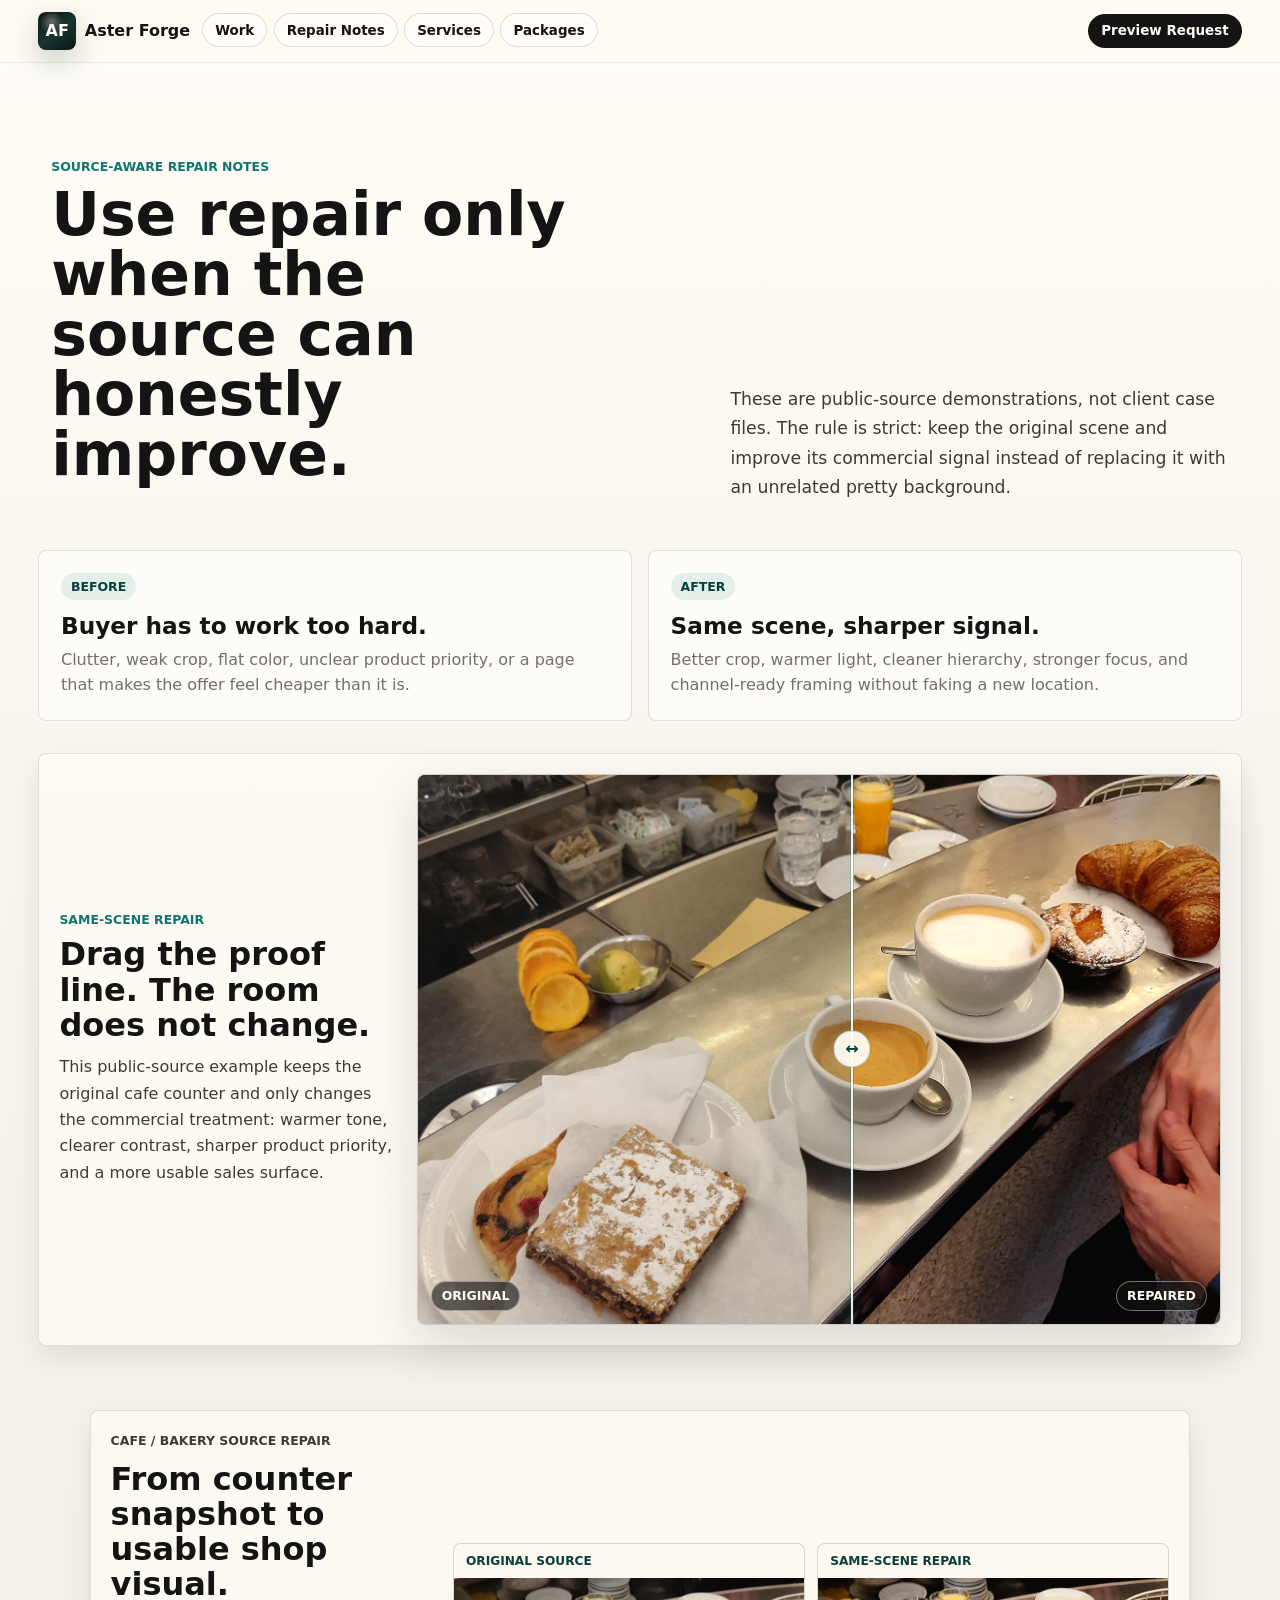
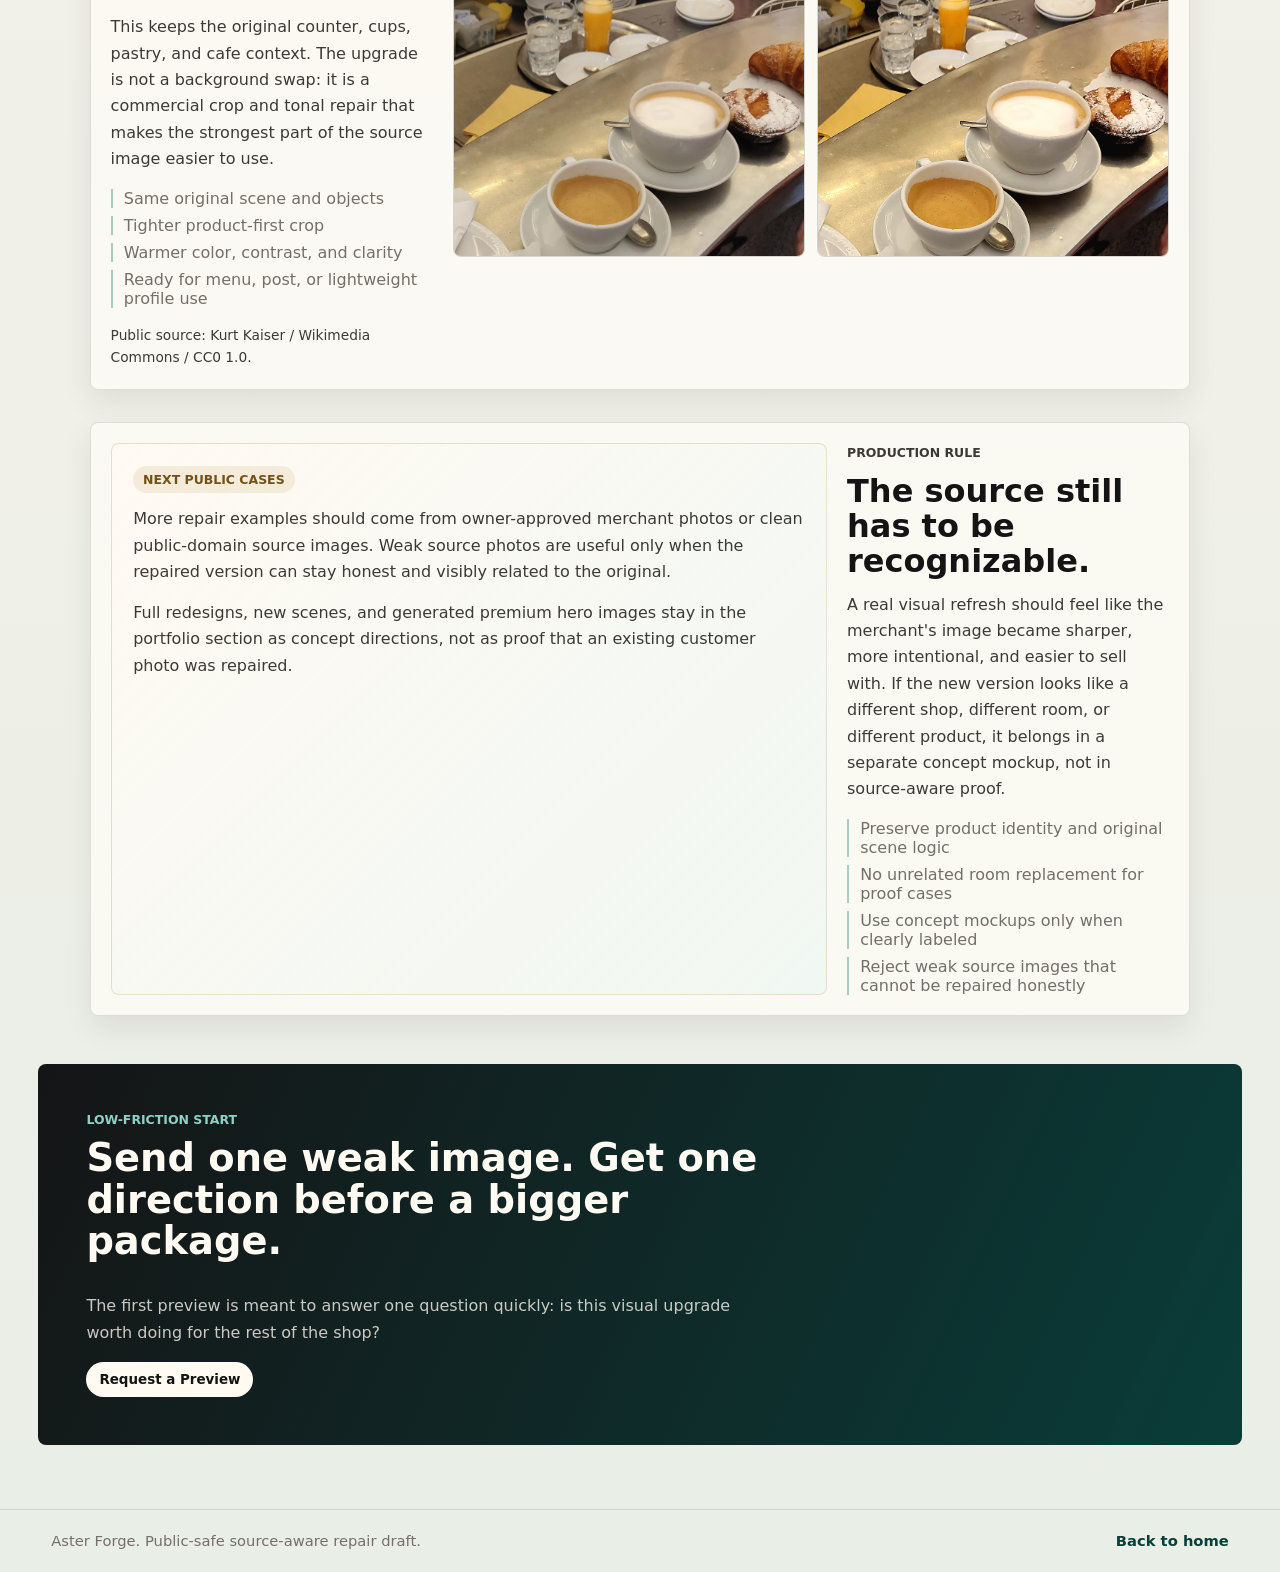
==== commit 643a462f: "Update Aster Forge public site" ====
--- a/before-after.html
+++ b/before-after.html
@@ -16,7 +16,7 @@
     <meta property="og:type" content="website">
     <meta property="og:image" content="assets/business/ClawVisuals-B2B-Food-0002_WorkCard_Public_v01.webp">
     <meta name="twitter:card" content="summary_large_image">
-    <link rel="stylesheet" href="styles.css">
+    <link rel="stylesheet" href="styles.css?v=20260601-header">
   </head>
   <body>
     <header class="topbar">
--- a/styles.css
+++ b/styles.css
@@ -75,20 +75,68 @@
 }
 
 .brand {
-  gap: 0.7rem;
-  font-weight: 800;
+  gap: 0.72rem;
+  font-weight: 900;
 }
 
 .brand-mark {
   display: grid;
-  width: 2.1rem;
-  height: 2.1rem;
+  width: 2.35rem;
+  height: 2.35rem;
   place-items: center;
   border: 1px solid rgba(20, 20, 21, 0.18);
-  background: var(--ink);
+  background:
+    radial-gradient(circle at 34% 25%, rgba(255, 253, 247, 0.34), transparent 32%),
+    linear-gradient(145deg, #111312 0%, #173632 52%, #091716 100%);
   color: #fffaf2;
-  border-radius: 50%;
-  font-size: 0.78rem;
+  border-radius: 8px;
+  box-shadow: 0 12px 28px rgba(8, 63, 59, 0.22);
+}
+
+.brand-logo {
+  width: 1.72rem;
+  height: 1.72rem;
+  overflow: visible;
+}
+
+.logo-ring,
+.logo-spark,
+.logo-anvil {
+  fill: none;
+  vector-effect: non-scaling-stroke;
+}
+
+.logo-ring {
+  stroke: rgba(255, 250, 242, 0.82);
+  stroke-width: 2.7;
+}
+
+.logo-spark {
+  fill: rgba(255, 250, 242, 0.92);
+  stroke: rgba(183, 129, 47, 0.86);
+  stroke-width: 1.5;
+}
+
+.logo-anvil {
+  fill: rgba(199, 91, 69, 0.92);
+  stroke: rgba(255, 250, 242, 0.8);
+  stroke-width: 1.2;
+}
+
+.brand-wordmark {
+  display: flex;
+  align-items: baseline;
+  gap: 0.24rem;
+  font-size: 1.03rem;
+  letter-spacing: 0;
+}
+
+.brand-wordmark span:first-child {
+  color: var(--ink);
+}
+
+.brand-wordmark span:last-child {
+  color: var(--teal-deep);
 }
 
 .topbar nav {
@@ -3402,6 +3450,60 @@
 footer a {
   color: var(--teal-deep);
   font-weight: 800;
+}
+
+.service-proof-strip {
+  grid-column: 1 / -1;
+  display: grid;
+  grid-template-columns: 1.1fr 0.9fr 1fr;
+  gap: 1rem;
+  margin-top: 1rem;
+}
+
+.service-proof-strip figure {
+  overflow: hidden;
+  border: 1px solid var(--line);
+  border-radius: 8px;
+  background: rgba(255, 250, 242, 0.72);
+  box-shadow: 0 12px 30px rgba(22, 18, 13, 0.08);
+}
+
+.service-proof-strip img {
+  width: 100%;
+  height: clamp(11rem, 17vw, 17rem);
+  object-fit: cover;
+  object-position: center;
+}
+
+.service-proof-strip figcaption {
+  padding: 0.85rem 1rem;
+  color: var(--teal-deep);
+  font-size: 0.82rem;
+  font-weight: 850;
+  text-transform: uppercase;
+}
+
+.quality-proof-wall {
+  display: grid;
+  grid-template-columns: 1.35fr 1fr 0.78fr;
+  gap: 1rem;
+  margin-top: 1rem;
+  align-items: stretch;
+}
+
+.quality-proof-wall img {
+  width: 100%;
+  height: clamp(13rem, 22vw, 25rem);
+  border: 1px solid var(--line);
+  border-radius: 8px;
+  object-fit: cover;
+  background: rgba(20, 20, 21, 0.04);
+  box-shadow: 0 14px 34px rgba(22, 18, 13, 0.09);
+}
+
+.quality-proof-wall img:nth-child(3) {
+  object-fit: contain;
+  background: rgba(255, 250, 242, 0.72);
 }
 
 @media (max-width: 1280px) and (min-width: 761px) {
@@ -3646,13 +3748,36 @@
 }
 
 @media (max-width: 760px) {
+  .service-proof-strip,
+  .quality-proof-wall {
+    grid-template-columns: 1fr;
+  }
+
   .topbar {
     position: static;
-    grid-template-columns: 1fr;
+    grid-template-columns: minmax(0, 1fr) auto;
+    grid-template-areas:
+      "brand actions"
+      "nav nav";
+    column-gap: 0.8rem;
+    row-gap: 0.62rem;
+    padding-top: 0.85rem;
+    padding-bottom: 0.85rem;
+  }
+
+  .brand {
+    grid-area: brand;
+    min-width: 0;
+  }
+
+  .topbar nav {
+    grid-area: nav;
   }
 
   .topbar-actions {
-    justify-content: flex-start;
+    grid-area: actions;
+    justify-content: flex-end;
+    gap: 0.42rem;
   }
 
   .account-panel {
@@ -3663,17 +3788,36 @@
   .topbar nav {
     justify-content: flex-start;
     overflow-x: auto;
-    padding-bottom: 0.1rem;
+    gap: 0.32rem;
+    padding-bottom: 0.18rem;
   }
 
   .nav-cta {
     width: max-content;
+    padding-inline: 0.72rem;
+  }
+
+  .topbar nav a,
+  .nav-cta,
+  .account-menu summary {
+    padding: 0.48rem 0.68rem;
+    font-size: 0.78rem;
+  }
+
+  .account-menu summary span:last-child {
+    display: none;
+  }
+
+  .account-avatar {
+    width: 1.2rem;
+    height: 1.2rem;
+    font-size: 0.58rem;
   }
 
   .hero {
     display: block;
     min-height: auto;
-    padding: 3rem 1.25rem;
+    padding: 2.25rem 1.25rem 3rem;
   }
 
   .hero-copy,
@@ -3699,6 +3843,7 @@
   .hero-gallery {
     grid-template-columns: 1fr;
     grid-auto-rows: auto;
+    margin-top: 2rem;
   }
 
   .lab-visual-stage {
@@ -3918,13 +4063,39 @@
   .nav-cta,
   .button,
   .account-menu summary {
-    padding: 0.5rem 0.68rem;
-    font-size: 0.82rem;
+    padding: 0.42rem 0.56rem;
+    font-size: 0.74rem;
+  }
+
+  .topbar nav a {
+    min-width: max-content;
+  }
+
+  .nav-cta {
+    padding-inline: 0.68rem;
+  }
+
+  .account-menu summary span:last-child {
+    display: none;
+  }
+
+  .account-avatar {
+    width: 1.18rem;
+    height: 1.18rem;
+    font-size: 0.58rem;
+  }
+
+  .account-panel {
+    width: calc(100vw - 2rem);
   }
 
   .brand-mark {
     width: 1.95rem;
     height: 1.95rem;
+  }
+
+  .brand-wordmark {
+    font-size: 0.94rem;
   }
 
   h1 {
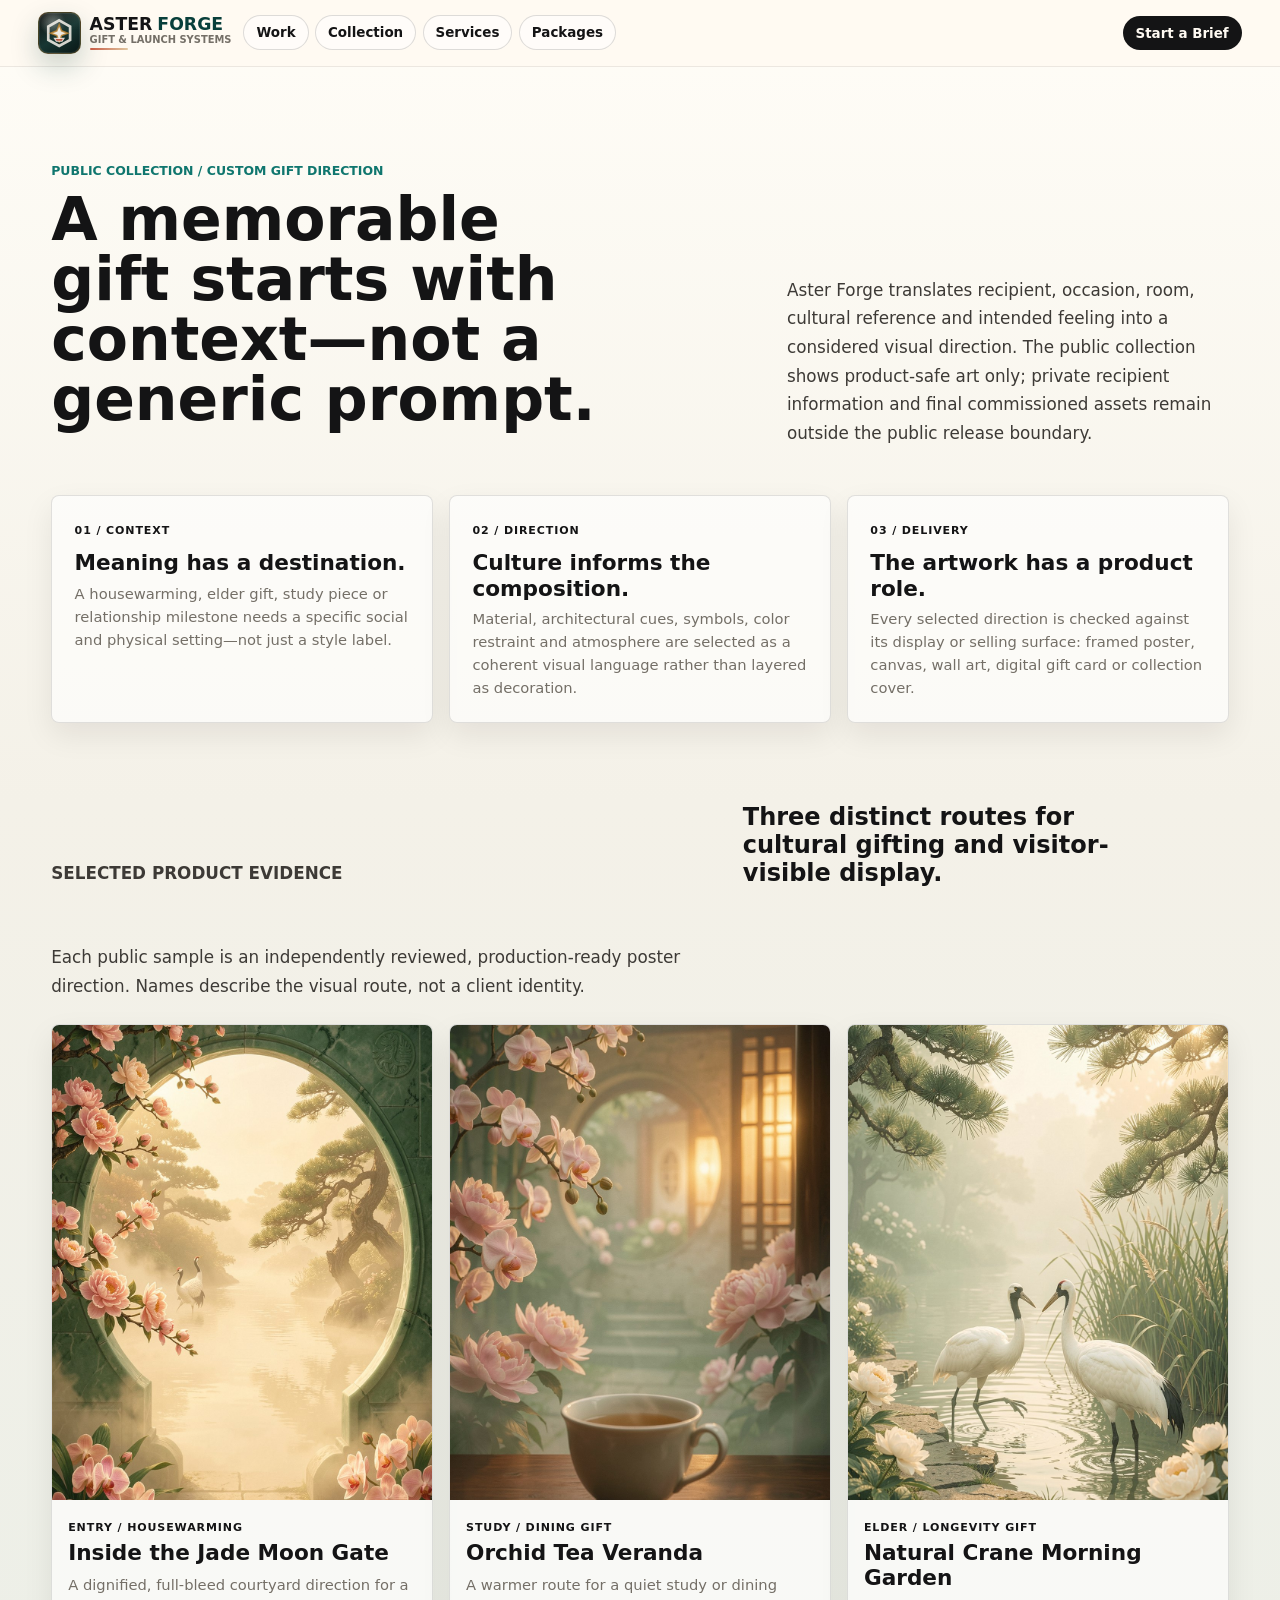
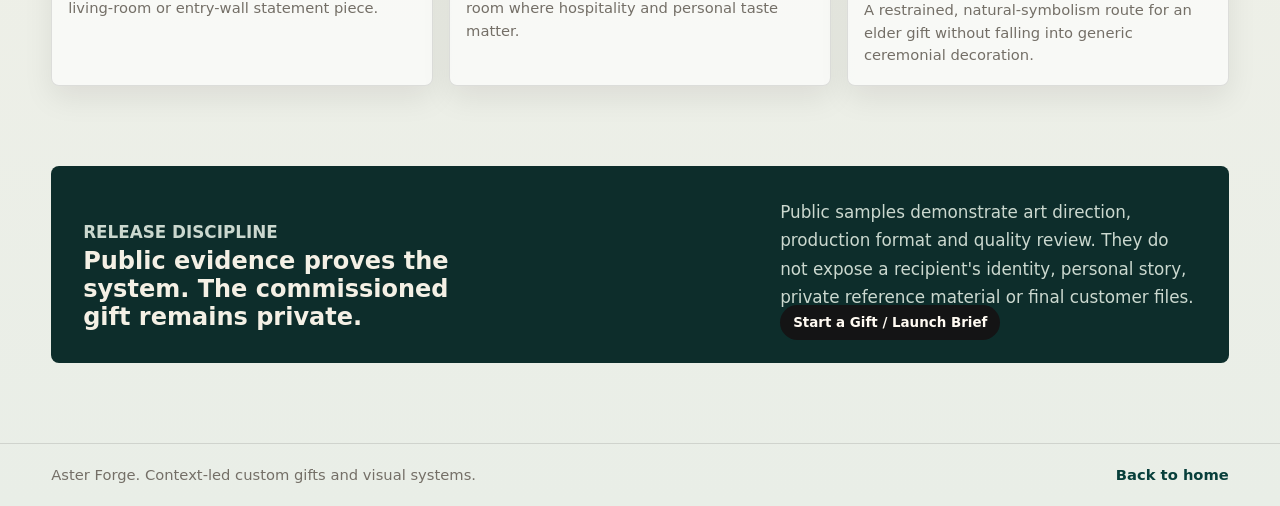
==== commit 4a56142d: "feat(aster): launch context-led custom gift collection" ====
--- a/before-after.html
+++ b/before-after.html
@@ -3,20 +3,34 @@
   <head>
     <meta charset="utf-8">
     <meta name="viewport" content="width=device-width, initial-scale=1">
-    <title>Source-Aware Repair Notes - Aster Forge</title>
+    <title>Custom Gift Collection - Aster Forge</title>
+    <meta http-equiv="refresh" content="0; url=custom-gifts.html">
+    <meta name="robots" content="noindex,follow">
+    <script>window.location.replace("custom-gifts.html");</script>
     <meta
       name="description"
-      content="Public-safe source-aware repair notes showing how Aster Forge evaluates when a weak shop image can become a stronger buyer-facing visual."
+      content="This legacy route now leads to Aster Forge's context-led custom gift collection."
     >
-    <meta property="og:title" content="Source-Aware Repair Notes - Aster Forge">
+    <meta property="og:title" content="Custom Gift Collection - Aster Forge">
     <meta
       property="og:description"
-      content="Public-safe visual refresh demos for small businesses, product pages, local profiles, and launch graphics."
+      content="Context-led cultural gift posters and display pieces, designed for a recipient, occasion and real setting."
     >
+    <meta property="og:url" content="https://aster-forge.com/custom-gifts.html">
+    <meta property="og:site_name" content="Aster Forge">
     <meta property="og:type" content="website">
-    <meta property="og:image" content="assets/business/ClawVisuals-B2B-Food-0002_WorkCard_Public_v01.webp">
+    <meta property="og:image" content="https://aster-forge.com/assets/business/ClawVisuals-B2B-Food-0002_WorkCard_Public_v01.webp">
     <meta name="twitter:card" content="summary_large_image">
-    <link rel="stylesheet" href="styles.css?v=20260601-header">
+    <meta name="twitter:title" content="Custom Gift Collection - Aster Forge">
+    <meta
+      name="twitter:description"
+      content="Context-led cultural gift posters and display pieces, designed for a recipient, occasion and real setting."
+    >
+    <meta name="twitter:image" content="https://aster-forge.com/assets/business/ClawVisuals-B2B-Food-0002_WorkCard_Public_v01.webp">
+    <meta name="theme-color" content="#083f3b">
+    <link rel="canonical" href="https://aster-forge.com/custom-gifts.html">
+    <link rel="icon" href="assets/brand/aster-forge-mark.svg" type="image/svg+xml">
+    <link rel="stylesheet" href="styles.css?v=20260926-gift-reset">
   </head>
   <body>
     <header class="topbar">
--- a/styles.css
+++ b/styles.css
@@ -21,6 +21,7 @@
 
 html {
   scroll-behavior: smooth;
+  scroll-padding-top: 5.8rem;
 }
 
 body {
@@ -75,27 +76,30 @@
 }
 
 .brand {
-  gap: 0.72rem;
+  gap: 0.82rem;
   font-weight: 900;
 }
 
 .brand-mark {
   display: grid;
-  width: 2.35rem;
-  height: 2.35rem;
+  width: 2.65rem;
+  height: 2.65rem;
   place-items: center;
-  border: 1px solid rgba(20, 20, 21, 0.18);
-  background:
+  border: 1px solid rgba(183, 129, 47, 0.34);
+  background:
+    linear-gradient(180deg, rgba(255, 250, 242, 0.08), transparent 42%),
     radial-gradient(circle at 34% 25%, rgba(255, 253, 247, 0.34), transparent 32%),
     linear-gradient(145deg, #111312 0%, #173632 52%, #091716 100%);
   color: #fffaf2;
-  border-radius: 8px;
-  box-shadow: 0 12px 28px rgba(8, 63, 59, 0.22);
+  border-radius: 10px;
+  box-shadow:
+    inset 0 0 0 1px rgba(255, 250, 242, 0.08),
+    0 12px 28px rgba(8, 63, 59, 0.22);
 }
 
 .brand-logo {
-  width: 1.72rem;
-  height: 1.72rem;
+  width: 1.9rem;
+  height: 1.9rem;
   overflow: visible;
 }
 
@@ -124,19 +128,47 @@
 }
 
 .brand-wordmark {
+  position: relative;
+  display: grid;
+  gap: 0.08rem;
+  padding-top: 0.1rem;
+  padding-bottom: 0.1rem;
+  letter-spacing: 0;
+}
+
+.brand-wordmark::after {
+  content: "";
+  display: block;
+  width: 2.4rem;
+  height: 2px;
+  margin-top: 0.12rem;
+  border-radius: 999px;
+  background: linear-gradient(90deg, var(--coral), rgba(183, 129, 47, 0.42));
+}
+
+.brand-name-line {
   display: flex;
+  gap: 0.32rem;
   align-items: baseline;
-  gap: 0.24rem;
-  font-size: 1.03rem;
-  letter-spacing: 0;
-}
-
-.brand-wordmark span:first-child {
+  font-size: 1.08rem;
+  line-height: 1;
+  text-transform: uppercase;
+}
+
+.brand-name-line span:first-child {
   color: var(--ink);
 }
 
-.brand-wordmark span:last-child {
+.brand-name-line span:last-child {
   color: var(--teal-deep);
+}
+
+.brand-tagline {
+  color: var(--muted);
+  font-size: 0.62rem;
+  font-weight: 850;
+  line-height: 1;
+  text-transform: uppercase;
 }
 
 .topbar nav {
@@ -293,12 +325,37 @@
   background: rgba(255, 250, 242, 0.6);
 }
 
+.inline-cta {
+  display: inline-flex;
+  width: fit-content;
+  align-items: center;
+  justify-content: center;
+  margin-top: 0.95rem;
+  border: 1px solid rgba(15, 118, 110, 0.2);
+  border-radius: 999px;
+  background: rgba(255, 253, 247, 0.72);
+  padding: 0.48rem 0.72rem;
+  color: var(--teal-deep);
+  font-size: 0.78rem;
+  font-weight: 850;
+  transition:
+    background 160ms ease,
+    box-shadow 160ms ease,
+    transform 160ms ease;
+}
+
 .topbar nav a:hover,
 .nav-cta:hover,
 .button:hover,
-.account-menu summary:hover {
+.account-menu summary:hover,
+.inline-cta:hover {
   transform: translateY(-1px);
   box-shadow: 0 10px 25px rgba(20, 20, 21, 0.1);
+}
+
+.inline-cta:focus-visible {
+  outline: 2px solid rgba(15, 118, 110, 0.55);
+  outline-offset: 2px;
 }
 
 .hero {
@@ -438,6 +495,201 @@
   grid-column: 1 / -1;
 }
 
+.hero-collection-note {
+  display: flex;
+  min-height: 8.5rem;
+  flex-direction: column;
+  justify-content: center;
+  gap: 0.38rem;
+  padding: 1.2rem 1.35rem;
+  background:
+    linear-gradient(135deg, rgba(238, 194, 115, 0.2), transparent 42%),
+    #0d2d2b;
+  color: #f4f0e5;
+}
+
+.hero-collection-note span,
+.hero-collection-note p {
+  margin: 0;
+  color: #b9cbbc;
+  font-size: 0.73rem;
+  letter-spacing: 0.07em;
+  line-height: 1.45;
+  text-transform: uppercase;
+}
+
+.hero-collection-note strong {
+  max-width: 28rem;
+  font-size: 1.15rem;
+  line-height: 1.2;
+}
+
+.collection-hero {
+  display: grid;
+  grid-template-columns: minmax(0, 1fr) minmax(20rem, 0.65fr);
+  gap: 3.5rem;
+  align-items: end;
+  padding: 6rem 4vw 3rem;
+}
+
+.collection-hero h1 {
+  max-width: 14ch;
+}
+
+.collection-hero p:not(.eyebrow),
+.collection-section-heading > p,
+.collection-boundary p {
+  margin-bottom: 0;
+  color: var(--soft-ink);
+  font-size: 1.05rem;
+  line-height: 1.7;
+}
+
+.collection-principles,
+.collection-grid {
+  display: grid;
+  grid-template-columns: repeat(3, minmax(0, 1fr));
+  gap: 1rem;
+  margin: 0 4vw;
+}
+
+.collection-principles article,
+.collection-card {
+  margin: 0;
+  overflow: hidden;
+  border: 1px solid var(--line);
+  border-radius: 8px;
+  background: rgba(255, 255, 255, 0.62);
+  box-shadow: 0 12px 30px rgba(22, 18, 13, 0.08);
+}
+
+.collection-principles article {
+  padding: 1.4rem;
+}
+
+.collection-principles span,
+.collection-card figcaption span {
+  color: var(--accent);
+  font-size: 0.69rem;
+  font-weight: 850;
+  letter-spacing: 0.08em;
+}
+
+.collection-principles h2 {
+  margin: 0.8rem 0 0.45rem;
+  font-size: 1.35rem;
+  line-height: 1.18;
+}
+
+.collection-principles p,
+.collection-card p {
+  margin: 0;
+  color: var(--muted);
+  font-size: 0.92rem;
+  line-height: 1.55;
+}
+
+.collection-showcase {
+  padding: 5rem 4vw;
+}
+
+.collection-section-heading {
+  display: grid;
+  grid-template-columns: minmax(0, 0.85fr) minmax(20rem, 0.65fr);
+  gap: 3.5rem;
+  align-items: end;
+  max-width: 88rem;
+  margin: 0 auto 1.5rem;
+}
+
+.collection-section-heading h2 {
+  max-width: 23ch;
+  margin-bottom: 0;
+}
+
+.collection-grid {
+  max-width: 88rem;
+  margin: 0 auto;
+}
+
+.collection-card img {
+  display: block;
+  width: 100%;
+  aspect-ratio: 4 / 5;
+  object-fit: cover;
+}
+
+.collection-card figcaption {
+  padding: 1rem 1rem 1.1rem;
+}
+
+.collection-card figcaption strong {
+  display: block;
+  margin: 0.38rem 0 0.5rem;
+  font-family: var(--serif);
+  font-size: 1.35rem;
+  line-height: 1.15;
+}
+
+.collection-boundary {
+  display: grid;
+  grid-template-columns: minmax(0, 1fr) minmax(20rem, 0.65fr);
+  gap: 3.5rem;
+  align-items: end;
+  margin: 0 4vw 5rem;
+  padding: 2rem;
+  border-radius: 8px;
+  background: #0d2d2b;
+  color: #f4f0e5;
+}
+
+.collection-boundary h2 {
+  max-width: 22ch;
+  margin-bottom: 0;
+  color: inherit;
+}
+
+.collection-boundary p {
+  color: #cbd8cf;
+}
+
+.collection-boundary .button {
+  margin-top: 1.2rem;
+}
+
+@media (max-width: 760px) {
+  .collection-hero,
+  .collection-section-heading,
+  .collection-boundary {
+    grid-template-columns: 1fr;
+    gap: 1.25rem;
+  }
+
+  .collection-hero {
+    padding: 4rem 1.25rem 2rem;
+  }
+
+  .collection-principles,
+  .collection-grid {
+    grid-template-columns: 1fr;
+    margin-left: 1.25rem;
+    margin-right: 1.25rem;
+  }
+
+  .collection-showcase {
+    padding: 3.5rem 1.25rem;
+  }
+
+  .collection-section-heading {
+    margin-bottom: 1.25rem;
+  }
+
+  .collection-boundary {
+    margin: 0 1.25rem 3.5rem;
+    padding: 1.25rem;
+  }
+}
+
 .signal-strip {
   display: grid;
   grid-template-columns: repeat(4, 1fr);
@@ -449,12 +701,28 @@
   background: rgba(255, 255, 255, 0.52);
 }
 
-.signal-strip div {
+.signal-strip a {
+  display: block;
   padding: 1.2rem;
   border-right: 1px solid var(--line);
-}
-
-.signal-strip div:last-child {
+  transition:
+    background 160ms ease,
+    box-shadow 160ms ease,
+    transform 160ms ease;
+}
+
+.signal-strip a:hover,
+.signal-strip a:focus-visible {
+  background: rgba(255, 253, 247, 0.88);
+  box-shadow: inset 0 -3px 0 rgba(15, 118, 110, 0.32);
+}
+
+.signal-strip a:focus-visible {
+  outline: 2px solid rgba(15, 118, 110, 0.55);
+  outline-offset: -2px;
+}
+
+.signal-strip a:last-child {
   border-right: 0;
 }
 
@@ -471,6 +739,196 @@
 
 .section-block {
   padding: 6rem 4vw 0;
+}
+
+.proof-range-section {
+  display: grid;
+  grid-template-columns: minmax(16rem, 0.34fr) minmax(0, 1fr);
+  gap: 1.25rem;
+  align-items: stretch;
+  margin: 1rem 4vw 0;
+  border: 1px solid rgba(20, 20, 21, 0.1);
+  border-radius: 8px;
+  background:
+    linear-gradient(135deg, rgba(255, 253, 247, 0.96), rgba(235, 244, 238, 0.78)),
+    rgba(255, 255, 255, 0.64);
+  padding: clamp(1rem, 2vw, 1.35rem);
+  box-shadow: 0 18px 48px rgba(22, 18, 13, 0.08);
+}
+
+.proof-range-head {
+  display: grid;
+  align-content: center;
+  min-width: 0;
+  padding: clamp(0.4rem, 1vw, 0.8rem);
+}
+
+.proof-range-head h2 {
+  margin-bottom: 0.8rem;
+  font-size: clamp(1.8rem, 3vw, 3rem);
+  line-height: 1.04;
+}
+
+.proof-range-head p:not(.eyebrow) {
+  margin-bottom: 0;
+  color: var(--soft-ink);
+  line-height: 1.6;
+}
+
+.proof-range-grid {
+  display: grid;
+  grid-template-columns: 1.12fr 0.88fr 0.88fr;
+  gap: 0.85rem;
+  min-width: 0;
+}
+
+.proof-range-card {
+  position: relative;
+  min-height: clamp(14rem, 22vw, 22rem);
+  overflow: hidden;
+  border: 1px solid rgba(20, 20, 21, 0.1);
+  border-radius: 8px;
+  background: #ece7dc;
+  box-shadow: 0 16px 38px rgba(22, 18, 13, 0.1);
+}
+
+.proof-range-card-wide {
+  grid-row: span 2;
+}
+
+.proof-range-card img {
+  height: 100%;
+  object-fit: cover;
+  object-position: center;
+}
+
+.proof-range-card div {
+  position: absolute;
+  inset: auto 0 0;
+  padding: 1rem;
+  background: linear-gradient(180deg, transparent, rgba(9, 12, 10, 0.78));
+  color: #fffaf2;
+}
+
+.proof-range-card span {
+  display: block;
+  margin-bottom: 0.35rem;
+  color: rgba(255, 250, 242, 0.78);
+  font-size: 0.72rem;
+  font-weight: 900;
+  text-transform: uppercase;
+}
+
+.proof-range-card h3 {
+  margin-bottom: 0;
+  font-size: clamp(1.05rem, 1.4vw, 1.45rem);
+  line-height: 1.12;
+}
+
+.proof-range-card-dark div {
+  background: linear-gradient(180deg, transparent, rgba(8, 63, 59, 0.82));
+}
+
+.demo-spine-section {
+  display: grid;
+  grid-template-columns: minmax(18rem, 0.38fr) minmax(0, 1fr);
+  gap: 1.2rem;
+  align-items: stretch;
+  padding-top: 4.25rem;
+}
+
+.demo-spine-copy {
+  display: grid;
+  align-content: center;
+  border: 1px solid rgba(20, 20, 21, 0.1);
+  border-radius: 8px;
+  background:
+    radial-gradient(circle at 16% 14%, rgba(199, 91, 69, 0.13), transparent 32%),
+    linear-gradient(145deg, rgba(255, 253, 247, 0.96), rgba(229, 239, 232, 0.82));
+  padding: clamp(1.35rem, 2.2vw, 2rem);
+  box-shadow: 0 18px 44px rgba(22, 18, 13, 0.08);
+}
+
+.demo-spine-copy h2 {
+  margin-bottom: 0.85rem;
+  font-size: clamp(2.1rem, 3.2vw, 3.4rem);
+  line-height: 1.03;
+}
+
+.demo-spine-copy p:not(.eyebrow) {
+  margin-bottom: 0;
+  color: var(--soft-ink);
+  line-height: 1.65;
+}
+
+.demo-spine-grid {
+  display: grid;
+  grid-template-columns: repeat(3, minmax(0, 1fr));
+  gap: 0.9rem;
+  min-width: 0;
+}
+
+.demo-spine-card {
+  display: grid;
+  grid-template-rows: minmax(13rem, 0.76fr) auto;
+  overflow: hidden;
+  border: 1px solid rgba(20, 20, 21, 0.1);
+  border-radius: 8px;
+  background: rgba(255, 253, 247, 0.72);
+  box-shadow: 0 16px 40px rgba(22, 18, 13, 0.08);
+}
+
+.demo-spine-card img {
+  height: 100%;
+  object-fit: cover;
+  background: rgba(20, 20, 21, 0.04);
+}
+
+.demo-spine-card div {
+  display: grid;
+  gap: 0.45rem;
+  padding: 1rem;
+}
+
+.demo-spine-card span {
+  width: fit-content;
+  border-radius: 999px;
+  padding: 0.32rem 0.58rem;
+  background: rgba(15, 118, 110, 0.11);
+  color: var(--teal-deep);
+  font-size: 0.72rem;
+  font-weight: 900;
+  text-transform: uppercase;
+}
+
+.demo-spine-card h3 {
+  margin-bottom: 0;
+  font-size: clamp(1.12rem, 1.45vw, 1.45rem);
+  line-height: 1.15;
+}
+
+.demo-spine-card p {
+  margin-bottom: 0;
+  color: var(--muted);
+  line-height: 1.5;
+}
+
+.demo-spine-card-product {
+  background:
+    linear-gradient(160deg, rgba(255, 253, 247, 0.78), rgba(234, 242, 235, 0.7)),
+    rgba(255, 253, 247, 0.72);
+}
+
+.demo-spine-card-service {
+  background:
+    linear-gradient(160deg, rgba(255, 253, 247, 0.78), rgba(245, 235, 219, 0.72)),
+    rgba(255, 253, 247, 0.72);
+}
+
+.demo-spine-card-guard {
+  background:
+    linear-gradient(160deg, rgba(255, 253, 247, 0.78), rgba(232, 239, 243, 0.72)),
+    rgba(255, 253, 247, 0.72);
 }
 
 .audit-lab-section {
@@ -550,6 +1008,35 @@
 .audit-lab-board p {
   color: var(--muted);
   line-height: 1.52;
+}
+
+.audit-lab-board-visual article {
+  align-content: start;
+  min-height: 0;
+  padding: 0;
+  overflow: hidden;
+  background: rgba(255, 250, 242, 0.72);
+}
+
+.audit-card-with-image img {
+  height: clamp(10.5rem, 15vw, 15.5rem);
+  object-fit: cover;
+  border-bottom: 1px solid rgba(20, 20, 21, 0.08);
+}
+
+.audit-card-with-image span,
+.audit-card-with-image strong,
+.audit-card-with-image p {
+  margin-left: 1rem;
+  margin-right: 1rem;
+}
+
+.audit-card-with-image span {
+  margin-top: 1rem;
+}
+
+.audit-card-with-image p {
+  margin-bottom: 1rem;
 }
 
 .audit-lab-cta {
@@ -642,6 +1129,79 @@
   color: #745217;
   font-size: 0.82rem;
   font-weight: 800;
+}
+
+.counsel-section {
+  display: grid;
+  grid-template-columns: minmax(18rem, 0.42fr) minmax(0, 1fr);
+  gap: 1.25rem;
+  align-items: stretch;
+  padding-top: 4.25rem;
+}
+
+.counsel-copy {
+  display: grid;
+  align-content: center;
+  border: 1px solid rgba(20, 20, 21, 0.1);
+  border-radius: 8px;
+  background:
+    radial-gradient(circle at 88% 10%, rgba(183, 129, 47, 0.16), transparent 32%),
+    linear-gradient(145deg, rgba(255, 253, 247, 0.94), rgba(238, 243, 235, 0.78));
+  padding: clamp(1.35rem, 2.2vw, 2rem);
+  box-shadow: 0 16px 38px rgba(22, 18, 13, 0.08);
+}
+
+.counsel-copy h2 {
+  margin-bottom: 0.85rem;
+  font-size: clamp(2rem, 3.2vw, 3.35rem);
+  line-height: 1.04;
+}
+
+.counsel-copy p:not(.eyebrow) {
+  margin-bottom: 0;
+  color: var(--soft-ink);
+  line-height: 1.62;
+}
+
+.counsel-visual-grid {
+  display: grid;
+  grid-template-columns: repeat(3, minmax(0, 1fr));
+  gap: 0.9rem;
+}
+
+.counsel-visual-grid figure {
+  display: grid;
+  grid-template-rows: minmax(13rem, 1fr) auto;
+  overflow: hidden;
+  margin: 0;
+  border: 1px solid var(--line);
+  border-radius: 8px;
+  background: rgba(255, 250, 242, 0.74);
+  box-shadow: 0 16px 38px rgba(22, 18, 13, 0.08);
+}
+
+.counsel-visual-grid img {
+  height: 100%;
+  object-fit: cover;
+  object-position: center;
+}
+
+.counsel-visual-grid figcaption {
+  padding: 1rem;
+}
+
+.counsel-visual-grid span {
+  display: block;
+  margin-bottom: 0.4rem;
+  color: var(--teal);
+  font-size: 0.74rem;
+  font-weight: 900;
+  text-transform: uppercase;
+}
+
+.counsel-visual-grid strong {
+  display: block;
+  line-height: 1.25;
 }
 
 .studio-manifest {
@@ -1452,6 +2012,12 @@
   --card-wash: rgba(230, 241, 244, 0.86);
 }
 
+.service-list .service-card.text-card:nth-child(4) {
+  --card-accent: #8b4f3f;
+  --card-accent-soft: rgba(199, 91, 69, 0.15);
+  --card-wash: rgba(247, 231, 224, 0.86);
+}
+
 .service-card img {
   grid-row: 1 / span 3;
   width: 100%;
@@ -2085,6 +2651,138 @@
   line-height: 1.55;
 }
 
+.fit-check-section {
+  padding-top: 5rem;
+}
+
+.fit-check-board {
+  display: grid;
+  grid-template-columns: repeat(4, minmax(0, 1fr));
+  gap: 1rem;
+}
+
+.fit-check-card {
+  position: relative;
+  overflow: hidden;
+  min-height: 14rem;
+  border: 1px solid rgba(20, 20, 21, 0.12);
+  border-radius: 8px;
+  padding: 1.2rem;
+  background:
+    radial-gradient(circle at 86% 10%, var(--fit-glow, rgba(15, 118, 110, 0.14)), transparent 32%),
+    linear-gradient(135deg, var(--fit-bg-a, rgba(255, 253, 247, 0.92)), var(--fit-bg-b, rgba(235, 244, 238, 0.76)));
+  box-shadow: 0 12px 30px rgba(22, 18, 13, 0.08);
+}
+
+.fit-check-card::before {
+  position: absolute;
+  inset: auto 1rem 1rem auto;
+  width: 4.6rem;
+  height: 4.6rem;
+  border: 1px solid rgba(20, 20, 21, 0.08);
+  border-radius: 50%;
+  background:
+    linear-gradient(90deg, transparent 0 46%, rgba(20, 20, 21, 0.08) 46% 54%, transparent 54%),
+    linear-gradient(0deg, transparent 0 46%, rgba(20, 20, 21, 0.08) 46% 54%, transparent 54%),
+    rgba(255, 253, 247, 0.32);
+  content: "";
+}
+
+.fit-check-card span {
+  display: inline-flex;
+  margin-bottom: 0.72rem;
+  border-radius: 999px;
+  background: rgba(255, 253, 247, 0.64);
+  padding: 0.35rem 0.56rem;
+  color: var(--fit-accent, var(--teal-deep));
+  font-size: 0.74rem;
+  font-weight: 900;
+  text-transform: uppercase;
+}
+
+.fit-check-card h3 {
+  position: relative;
+  z-index: 1;
+  max-width: 16rem;
+  margin-bottom: 0.55rem;
+  font-size: 1.18rem;
+  line-height: 1.14;
+}
+
+.fit-check-card p {
+  position: relative;
+  z-index: 1;
+  margin-bottom: 0;
+  color: var(--muted);
+  line-height: 1.55;
+}
+
+.fit-good {
+  --fit-accent: #0f766e;
+  --fit-bg-a: rgba(255, 253, 247, 0.94);
+  --fit-bg-b: rgba(226, 241, 235, 0.78);
+  --fit-glow: rgba(15, 118, 110, 0.18);
+}
+
+.fit-safe {
+  --fit-accent: #83601f;
+  --fit-bg-a: rgba(255, 251, 241, 0.94);
+  --fit-bg-b: rgba(247, 232, 202, 0.76);
+  --fit-glow: rgba(183, 129, 47, 0.2);
+}
+
+.fit-boundary {
+  --fit-accent: #a24332;
+  --fit-bg-a: rgba(255, 250, 246, 0.94);
+  --fit-bg-b: rgba(244, 224, 218, 0.76);
+  --fit-glow: rgba(199, 91, 69, 0.18);
+}
+
+.fit-check-flow {
+  display: grid;
+  grid-template-columns: minmax(0, 1fr) auto minmax(0, 1fr) auto minmax(0, 1fr) auto minmax(0, 1fr);
+  gap: 0.75rem;
+  align-items: center;
+  margin-top: 1rem;
+  border: 1px solid rgba(8, 63, 59, 0.17);
+  border-radius: 8px;
+  background:
+    linear-gradient(135deg, rgba(20, 20, 21, 0.94), rgba(8, 63, 59, 0.93)),
+    var(--charcoal);
+  padding: 1rem;
+  color: #fffaf2;
+}
+
+.fit-check-flow div {
+  min-height: 5.8rem;
+  border: 1px solid rgba(255, 250, 242, 0.12);
+  border-radius: 8px;
+  background: rgba(255, 250, 242, 0.06);
+  padding: 0.9rem;
+}
+
+.fit-check-flow span {
+  display: block;
+  margin-bottom: 0.5rem;
+  color: #8fd0c8;
+  font-size: 0.72rem;
+  font-weight: 900;
+  text-transform: uppercase;
+}
+
+.fit-check-flow strong {
+  display: block;
+  font-size: 1rem;
+  line-height: 1.25;
+}
+
+.fit-check-flow i {
+  display: block;
+  width: 2.2rem;
+  height: 2px;
+  background: linear-gradient(90deg, rgba(143, 208, 200, 0.22), rgba(143, 208, 200, 0.82));
+}
+
 .future-lanes {
   padding-bottom: 4rem;
 }
@@ -2307,12 +3005,13 @@
   --step-soft: rgba(15, 118, 110, 0.14);
   --step-wash: rgba(237, 247, 241, 0.82);
   position: relative;
-  min-height: 13rem;
+  overflow: hidden;
+  min-height: 22rem;
   border-color: rgba(20, 20, 21, 0.1);
   background:
     linear-gradient(145deg, rgba(255, 253, 247, 0.92), var(--step-wash)),
     radial-gradient(circle at 88% 12%, var(--step-soft), transparent 28%);
-  padding: 1.3rem;
+  padding: 0 1.3rem 1.3rem;
   box-shadow: 0 16px 34px rgba(22, 18, 13, 0.08);
   counter-increment: project-step;
 }
@@ -2339,6 +3038,17 @@
   background: var(--paper);
   content: "";
   transform: translateY(-50%) rotate(45deg);
+}
+
+.process-grid article > img {
+  width: calc(100% + 2.6rem);
+  max-width: none;
+  height: clamp(10.5rem, 13vw, 14.25rem);
+  margin: 0 -1.3rem 1rem;
+  object-fit: cover;
+  object-position: center;
+  border-bottom: 1px solid rgba(20, 20, 21, 0.08);
+  background: rgba(20, 20, 21, 0.04);
 }
 
 .process-grid article:nth-child(1) {
@@ -3656,6 +4366,9 @@
   .split-section,
   .group-intro,
   .fit-copy,
+  .proof-range-section,
+  .demo-spine-section,
+  .counsel-section,
   .audit-lab-section,
   .studio-manifest,
   .lab-board,
@@ -3671,9 +4384,14 @@
     grid-template-columns: 1fr;
   }
 
+  .demo-spine-grid {
+    grid-template-columns: 1fr;
+  }
+
   .project-route-visual,
   .quality-board-visual,
   .package-ladder-visual,
+  .fit-check-flow,
   .contact-case-board {
     grid-template-columns: 1fr;
   }
@@ -3700,6 +4418,13 @@
     display: none;
   }
 
+  .fit-check-flow i {
+    width: 2px;
+    height: 1.8rem;
+    justify-self: center;
+    background: linear-gradient(180deg, rgba(143, 208, 200, 0.22), rgba(143, 208, 200, 0.82));
+  }
+
   .merchant-pack-featured {
     grid-row: auto;
   }
@@ -3714,6 +4439,9 @@
   }
 
   .audit-lab-board,
+  .proof-range-grid,
+  .counsel-visual-grid,
+  .fit-check-board,
   .package-grid,
   .fit-grid,
   .ladder-steps,
@@ -3738,11 +4466,11 @@
     grid-template-columns: repeat(2, minmax(0, 1fr));
   }
 
-  .signal-strip div:nth-child(2) {
+  .signal-strip a:nth-child(2) {
     border-right: 0;
   }
 
-  .signal-strip div:nth-child(-n + 2) {
+  .signal-strip a:nth-child(-n + 2) {
     border-bottom: 1px solid var(--line);
   }
 }
@@ -3790,6 +4518,11 @@
     overflow-x: auto;
     gap: 0.32rem;
     padding-bottom: 0.18rem;
+    scrollbar-width: none;
+  }
+
+  .topbar nav::-webkit-scrollbar {
+    display: none;
   }
 
   .nav-cta {
@@ -3816,8 +4549,10 @@
 
   .hero {
     display: block;
+    width: 100%;
     min-height: auto;
     padding: 2.25rem 1.25rem 3rem;
+    overflow: hidden;
   }
 
   .hero-copy,
@@ -3832,13 +4567,14 @@
 
   .hero-copy,
   .hero-text {
-    width: calc(100vw - 2.5rem);
-    max-width: calc(100vw - 2.5rem);
+    width: min(100%, 22.5rem);
+    max-width: 22.5rem;
+    overflow-wrap: break-word;
   }
 
   h1 {
-    font-size: 2.55rem;
-  }
+    font-size: 2.32rem;
+   }
 
   .hero-gallery {
     grid-template-columns: 1fr;
@@ -3869,16 +4605,20 @@
 
   .hero-tile-large,
   .hero-tile-wide,
+  .proof-range-card-wide,
   .feature-card {
     grid-column: auto;
     grid-row: auto;
   }
 
   .signal-strip,
+  .proof-range-grid,
+  .counsel-visual-grid,
   .audit-lab-board,
   .fit-grid,
   .ladder-steps,
   .request-builder,
+  .fit-check-board,
   .package-grid,
   .intake-grid,
   .intake-proof-row,
@@ -3987,14 +4727,14 @@
     grid-template-columns: 1fr;
   }
 
-  .signal-strip div,
-  .signal-strip div:nth-child(2),
-  .signal-strip div:nth-child(-n + 2) {
+  .signal-strip a,
+  .signal-strip a:nth-child(2),
+  .signal-strip a:nth-child(-n + 2) {
     border-right: 0;
     border-bottom: 1px solid var(--line);
   }
 
-  .signal-strip div:last-child {
+  .signal-strip a:last-child {
     border-bottom: 0;
   }
 
@@ -4105,8 +4845,8 @@
 
   .hero-copy,
   .hero-text {
-    width: calc(100vw - 2rem);
-    max-width: calc(100vw - 2rem);
+    width: min(100%, 19.75rem);
+    max-width: 19.75rem;
   }
 
   .hero-text,
